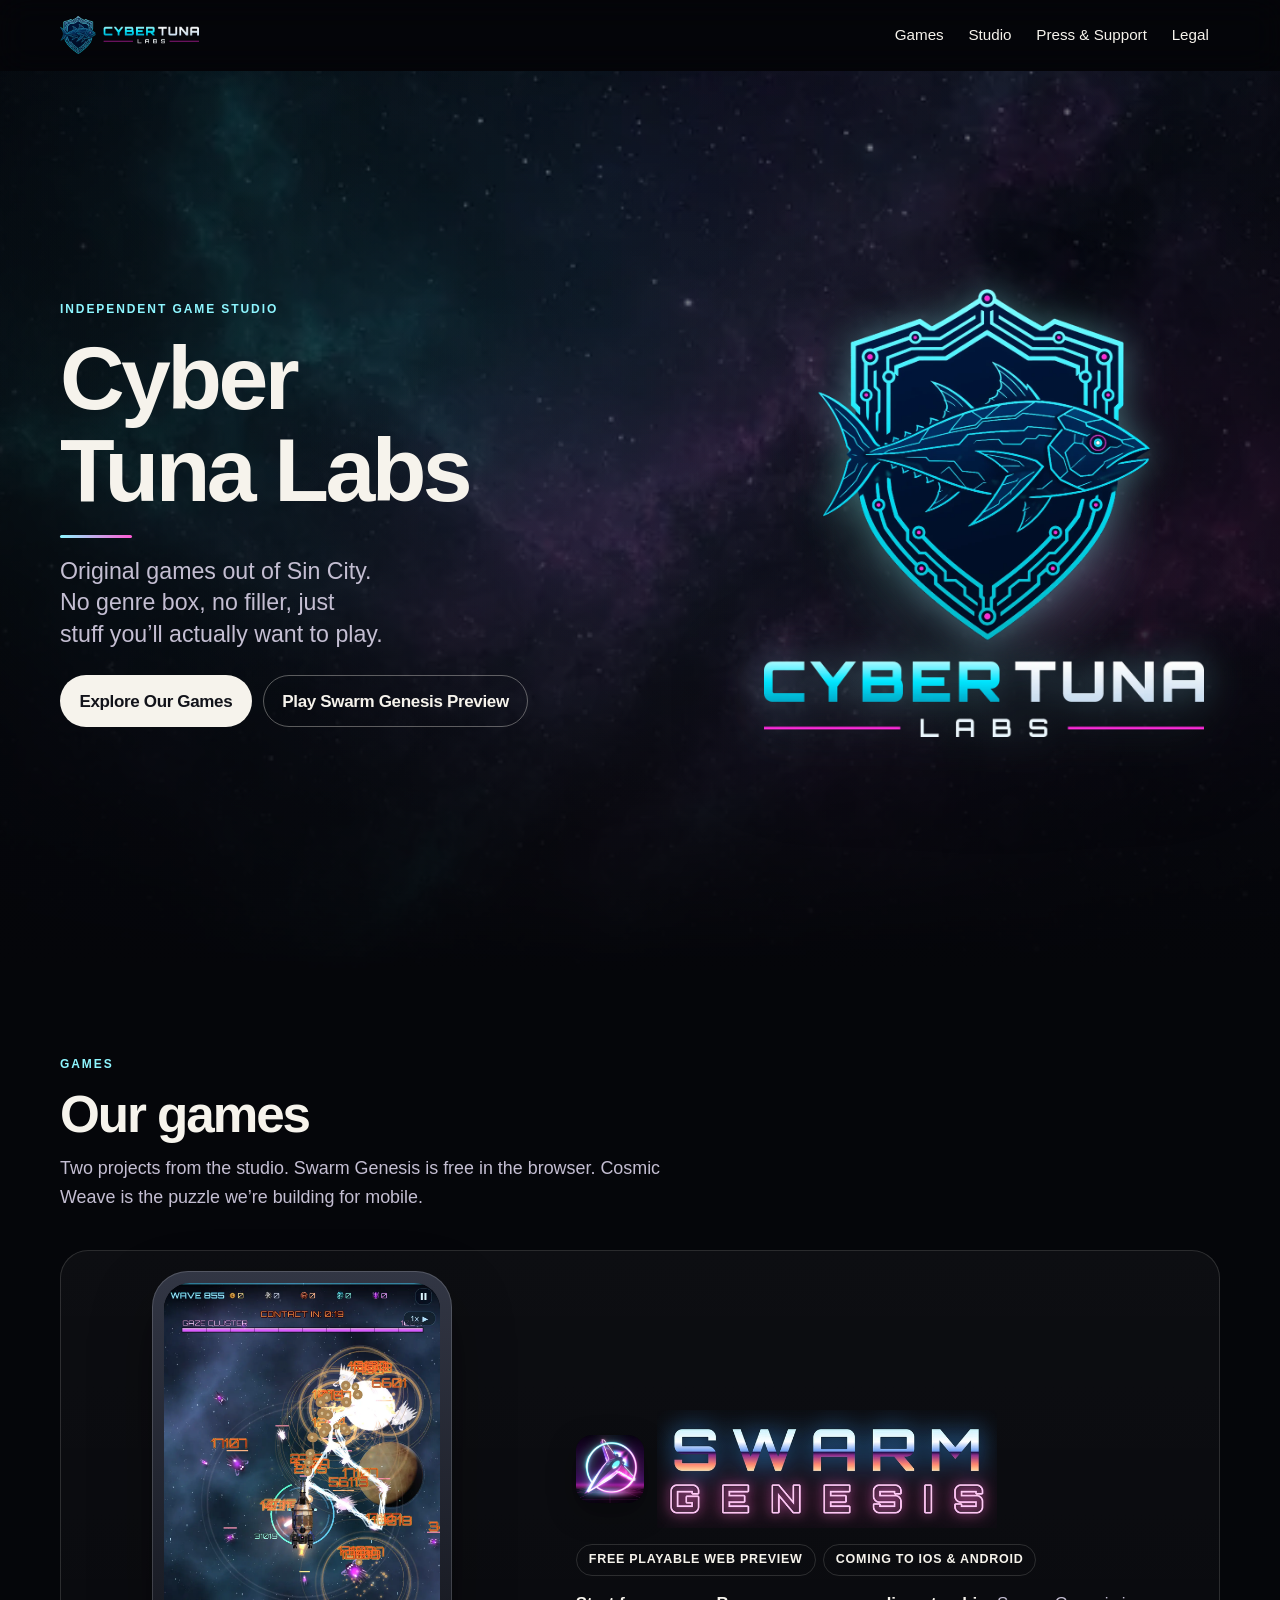
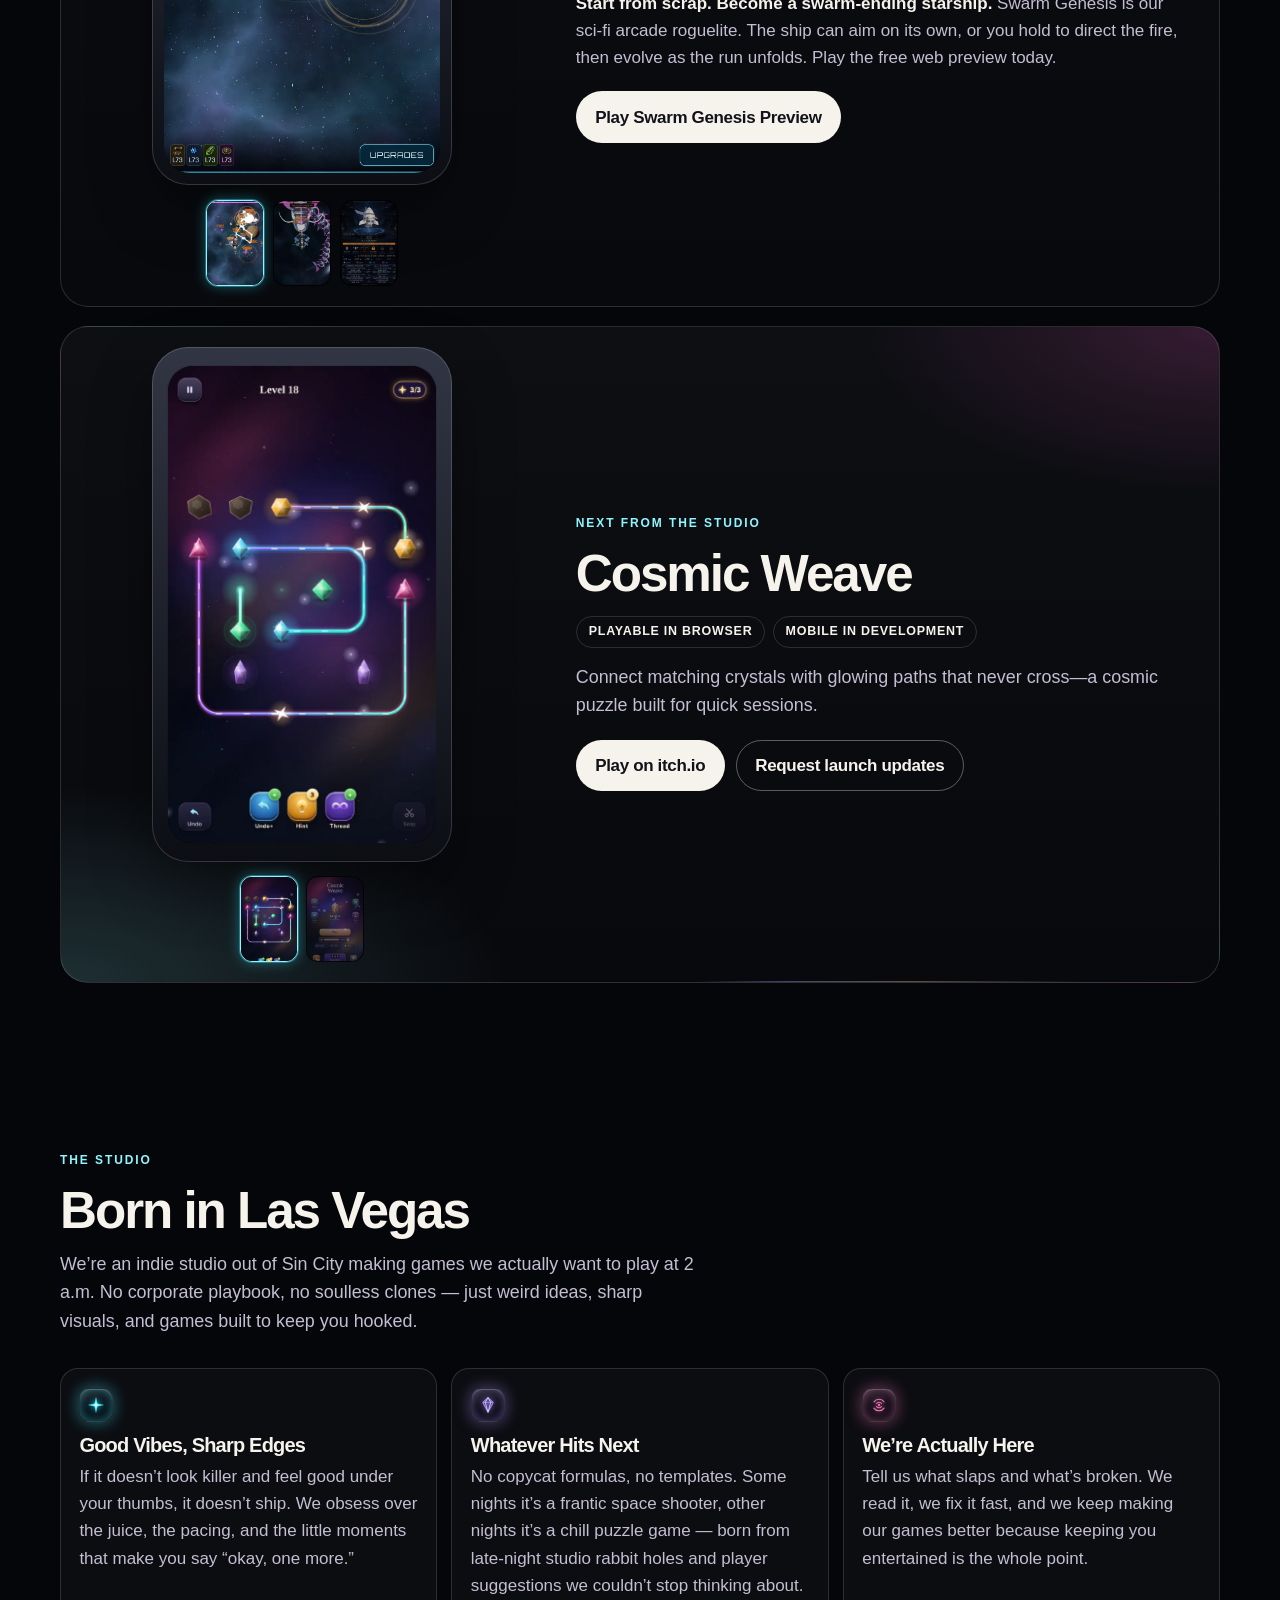
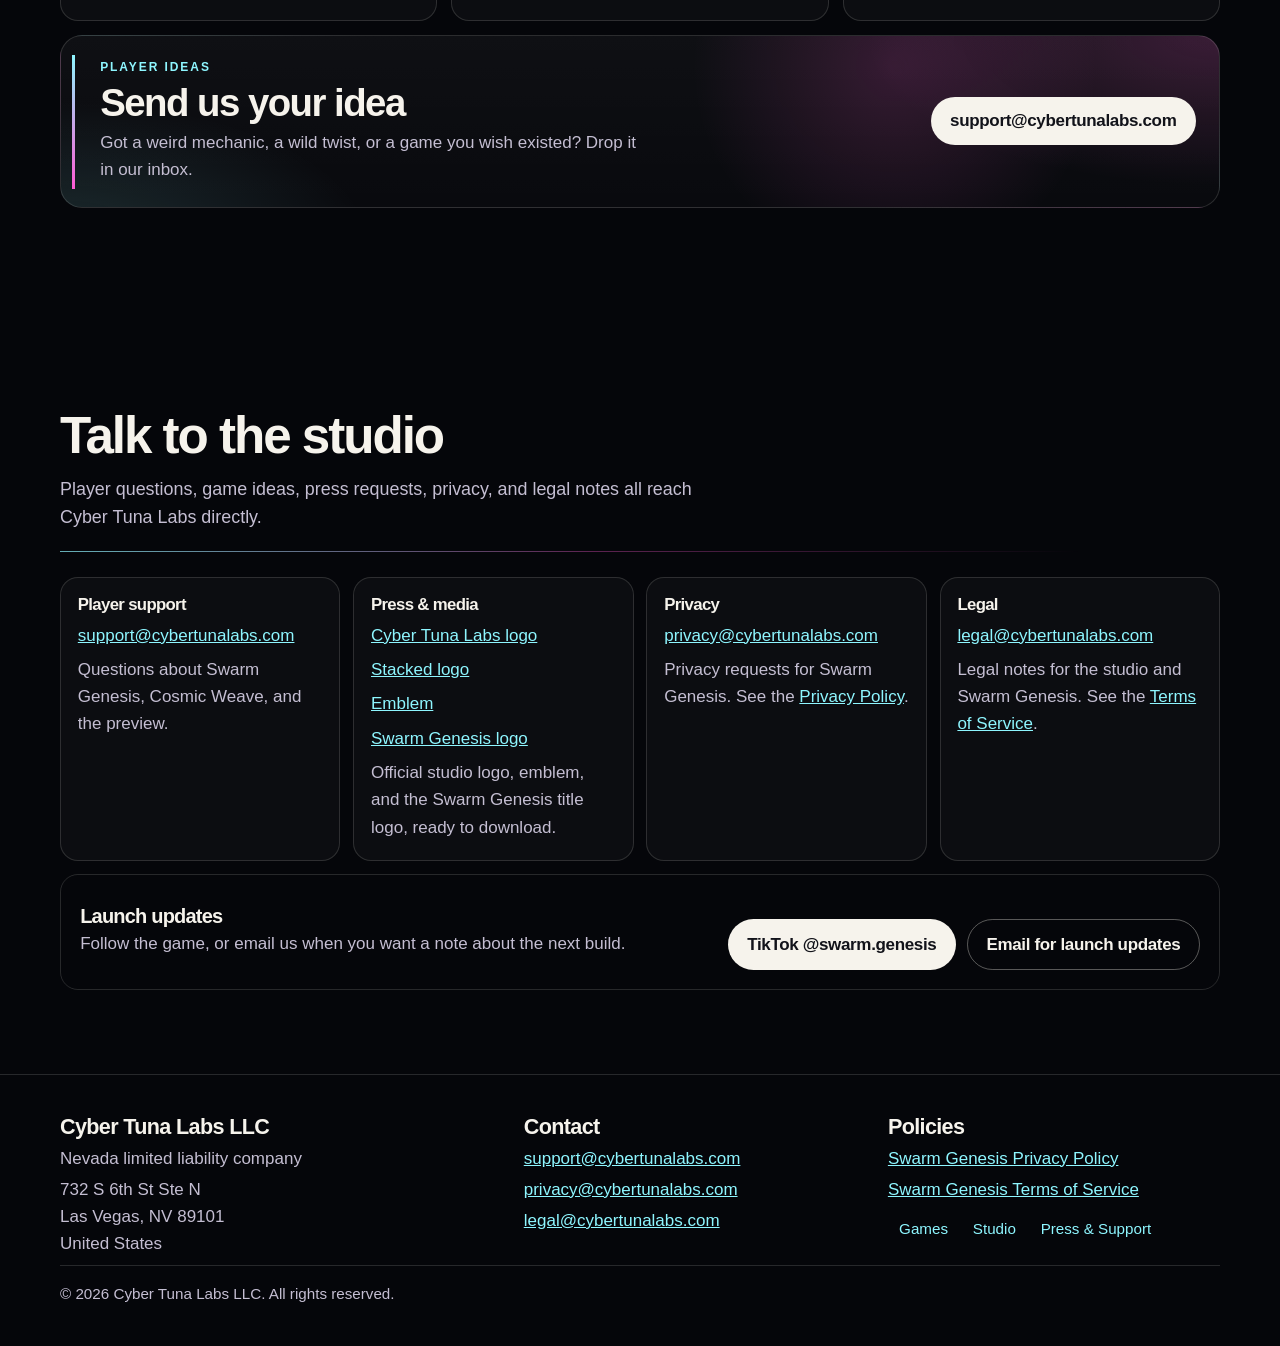
==== index.html @ 8fb76e8c "Refine the Cosmic Weave card lighting. Replace the broad aura with a 1px gold-and-amethyst rim that " ====
<!DOCTYPE html>
<html lang="en">
<head>
  <meta charset="utf-8">
  <meta name="viewport" content="width=device-width, initial-scale=1">
  <title>Cyber Tuna Labs — Original Games Out of Sin City</title>
  <meta name="description" content="Cyber Tuna Labs is an independent game studio out of Las Vegas building original games for desktop and mobile, including Swarm Genesis and Cosmic Weave.">
  <meta name="author" content="Cyber Tuna Labs LLC">
  <meta name="theme-color" content="#05060a">
  <meta name="format-detection" content="telephone=no">
  <meta name="robots" content="index, follow">
  <link rel="canonical" href="https://cybertunalabs.com/">
  <link rel="privacy-policy" href="https://cybertunalabs.com/swarm-genesis/privacy/">
  <meta property="og:title" content="Cyber Tuna Labs">
  <meta property="og:description" content="Original games out of Sin City. No genre box, no filler, just stuff you’ll actually want to play.">
  <meta property="og:type" content="website">
  <meta property="og:url" content="https://cybertunalabs.com/">
  <meta property="og:image" content="https://cybertunalabs.com/assets/brand/emblem.png">
  <meta property="og:locale" content="en_US">
  <meta name="twitter:card" content="summary_large_image">
  <meta name="twitter:title" content="Cyber Tuna Labs">
  <meta name="twitter:description" content="Original games out of Sin City. No genre box, no filler, just stuff you’ll actually want to play.">
  <meta name="twitter:image" content="https://cybertunalabs.com/assets/brand/emblem.png">
  <link rel="icon" href="/assets/brand/favicon-32.png" sizes="32x32" type="image/png">
  <link rel="icon" href="/assets/brand/favicon-192.png" sizes="192x192" type="image/png">
  <link rel="icon" href="/assets/brand/favicon-512.png" sizes="512x512" type="image/png">
  <link rel="apple-touch-icon" href="/assets/brand/favicon-192.png">
  <link rel="preload" as="image" href="/assets/hero/nebula.webp" type="image/webp">
  <link rel="preload" as="image" href="/assets/brand/logo-stacked.webp" type="image/webp">
  <link rel="stylesheet" href="/styles.css">
  <script type="application/ld+json">
  {
    "@context": "https://schema.org",
    "@graph": [
      {
        "@type": "Organization",
        "@id": "https://cybertunalabs.com/#organization",
        "name": "Cyber Tuna Labs LLC",
        "legalName": "Cyber Tuna Labs LLC",
        "url": "https://cybertunalabs.com/",
        "logo": "https://cybertunalabs.com/assets/press/ctl-emblem.png",
        "email": "support@cybertunalabs.com",
        "sameAs": ["https://www.tiktok.com/@swarm.genesis"],
        "address": {
          "@type": "PostalAddress",
          "streetAddress": "732 S 6th St Ste N",
          "addressLocality": "Las Vegas",
          "addressRegion": "NV",
          "postalCode": "89101",
          "addressCountry": "US"
        },
        "contactPoint": [
          { "@type": "ContactPoint", "email": "support@cybertunalabs.com", "contactType": "customer support" },
          { "@type": "ContactPoint", "email": "privacy@cybertunalabs.com", "contactType": "privacy" },
          { "@type": "ContactPoint", "email": "legal@cybertunalabs.com", "contactType": "legal" }
        ]
      },
      {
        "@type": "VideoGame",
        "name": "Swarm Genesis",
        "url": "https://cybertunalabs.itch.io/swarm-genesis",
        "image": "https://cybertunalabs.com/assets/swarm-genesis/gameplay-1.jpg",
        "genre": "Sci-fi arcade roguelite",
        "gamePlatform": ["Web browser", "iOS", "Android"],
        "creativeWorkStatus": "Free playable web preview",
        "description": "Sci-fi arcade roguelite from Cyber Tuna Labs. Free in the browser. Coming to iOS and Android.",
        "publisher": { "@id": "https://cybertunalabs.com/#organization" }
      },
      {
        "@type": "VideoGame",
        "name": "Cosmic Weave",
        "url": "https://cybertunalabs.itch.io/cosmic-weave",
        "image": "https://cybertunalabs.com/assets/cosmic-weave/home.jpg",
        "genre": "Puzzle",
        "gamePlatform": ["Web browser", "iOS", "Android"],
        "creativeWorkStatus": "Playable in browser; mobile in development",
        "description": "Connect matching crystals with glowing paths that never cross—a cosmic puzzle built for quick sessions.",
        "publisher": { "@id": "https://cybertunalabs.com/#organization" }
      }
    ]
  }
  </script>
</head>
<body>
  <div class="scroll-progress" aria-hidden="true"></div>
  <a class="skip" href="#main">Skip to content</a>
  <header class="site-header">
    <div class="wrap header-inner">
      <a class="logo" href="#top">
        <picture>
          <source type="image/webp" srcset="/assets/brand/logo-horizontal.webp">
          <img src="/assets/brand/logo-horizontal.png" width="418" height="114" alt="Cyber Tuna Labs">
        </picture>
      </a>
      <nav class="primary-nav" aria-label="Primary">
        <a href="#games">Games</a>
        <a href="#studio">Studio</a>
        <a href="#press">Press &amp; Support</a>
        <a href="#legal">Legal</a>
      </nav>
    </div>
  </header>

  <main id="main">
    <section class="hero" id="top" aria-labelledby="hero-title">
      <div class="hero-bg" role="img" aria-label="Starfield nebula">
        <div class="hero-drift hero-drift-far">
          <div class="hero-nebula" aria-hidden="true"></div>
        </div>
        <div class="hero-drift hero-drift-near">
          <div class="hero-aura" aria-hidden="true"></div>
        </div>
        <div class="hero-veil" aria-hidden="true"></div>
      </div>
      <div class="wrap hero-grid">
        <div class="hero-copy">
          <p class="kicker">Independent game studio</p>
          <h1 id="hero-title">Cyber Tuna Labs</h1>
          <hr class="rule">
          <p class="tagline"><span class="tagline-motion"><span class="tagline-line">Original games out of Sin City.</span><span class="tagline-line">No genre box, no filler, just stuff you’ll actually want to play.</span></span></p>
          <div class="actions">
            <a class="button" href="#games">Explore Our Games</a>
            <a class="button button-ghost" href="https://cybertunalabs.itch.io/swarm-genesis">Play Swarm Genesis Preview</a>
          </div>
        </div>
        <figure class="studio-mark">
          <div class="emblem-motion">
            <picture>
              <source type="image/webp" srcset="/assets/brand/logo-stacked.webp">
              <img src="/assets/brand/logo-stacked.png" width="1000" height="1019" alt="Cyber Tuna Labs" fetchpriority="high">
            </picture>
          </div>
        </figure>
      </div>
    </section>

    <section class="section" id="games" aria-labelledby="games-title">
      <div class="wrap">
        <p class="kicker">Games</p>
        <h2 id="games-title">Our games</h2>
        <p class="lede">Two projects from the studio. Swarm Genesis is free in the browser. Cosmic Weave is the puzzle we’re building for mobile.</p>

        <article class="feature" id="swarm-genesis">
          <div class="showcase-media" data-gallery>
            <figure class="device">
              <div class="device-float">
                <button type="button" class="device-hit" id="swarm-stage" aria-label="Enlarge Swarm Genesis screenshot">
                  <picture>
                    <source id="swarm-source" type="image/webp" srcset="/assets/swarm-genesis/gameplay-1-720.webp 720w, /assets/swarm-genesis/gameplay-1.webp 1080w" sizes="280px">
                    <img id="swarm-shot" src="/assets/swarm-genesis/gameplay-1.jpg" width="1080" height="1920" alt="Swarm Genesis gameplay: a starship fires into a cluster of enemies at wave 855">
                  </picture>
                </button>
              </div>
            </figure>
            <div class="thumbs" role="group" aria-label="Swarm Genesis screenshots">
              <button type="button" class="thumb is-active" aria-pressed="true" aria-label="Swarm combat screenshot"
                data-webp="/assets/swarm-genesis/gameplay-1.webp"
                data-jpg="/assets/swarm-genesis/gameplay-1.jpg"
                data-full="/assets/swarm-genesis/gameplay-1.webp"
                data-alt="Swarm Genesis gameplay: a starship fires into a cluster of enemies at wave 855">
                <img src="/assets/swarm-genesis/gameplay-1-720.webp" width="72" height="128" alt="">
              </button>
              <button type="button" class="thumb" aria-pressed="false" aria-label="Boss fight screenshot"
                data-webp="/assets/swarm-genesis/gameplay-2.webp"
                data-jpg="/assets/swarm-genesis/gameplay-2.jpg"
                data-full="/assets/swarm-genesis/gameplay-2.webp"
                data-alt="Swarm Genesis gameplay: the ship faces the Neon Leviathan boss at wave 1000">
                <img src="/assets/swarm-genesis/gameplay-2-720.webp" width="72" height="128" alt="">
              </button>
              <button type="button" class="thumb" aria-pressed="false" aria-label="Hangar screenshot"
                data-webp="/assets/swarm-genesis/hangar.webp"
                data-jpg="/assets/swarm-genesis/hangar.jpg"
                data-full="/assets/swarm-genesis/hangar.webp"
                data-alt="Swarm Genesis hangar: the ship on a launch pad before a run">
                <img src="/assets/swarm-genesis/hangar-720.webp" width="72" height="128" alt="">
              </button>
            </div>
          </div>
          <div class="feature-copy">
            <div class="game-title">
              <picture>
                <source type="image/webp" srcset="/assets/swarm-genesis/app-icon.webp">
                <img class="app-badge" src="/assets/swarm-genesis/app-icon.png" width="512" height="512" alt="">
              </picture>
              <picture>
                <source type="image/webp" srcset="/assets/swarm-genesis/logo.webp">
                <img class="game-logo" src="/assets/swarm-genesis/logo.png" width="629" height="217" alt="Swarm Genesis" loading="lazy">
              </picture>
            </div>
            <div class="pills">
              <span class="pill">Free Playable Web Preview</span>
              <span class="pill">Coming to iOS &amp; Android</span>
            </div>
            <p class="pitch"><strong>Start from scrap. Become a swarm-ending starship.</strong> Swarm Genesis is our sci-fi arcade roguelite. The ship can aim on its own, or you hold to direct the fire, then evolve as the run unfolds. Play the free web preview today.</p>
            <div class="actions">
              <a class="button" href="https://cybertunalabs.itch.io/swarm-genesis">Play Swarm Genesis Preview</a>
            </div>
          </div>
        </article>

        <article class="feature weave" id="cosmic-weave">
          <span class="weave-rim" aria-hidden="true"><span class="weave-rim-spin"></span></span>
          <div class="showcase-media" data-gallery>
            <div class="weave-backlight" aria-hidden="true"></div>
            <figure class="device">
              <div class="device-float">
                <button type="button" class="device-hit" aria-label="Enlarge Cosmic Weave screenshot">
                  <picture>
                    <source type="image/webp" srcset="/assets/cosmic-weave/gameplay-720.webp 720w, /assets/cosmic-weave/gameplay.webp 1080w" sizes="280px">
                    <img src="/assets/cosmic-weave/gameplay.jpg" width="1080" height="1920" alt="Cosmic Weave gameplay: level 18 with neon threads joining matching crystal nodes">
                  </picture>
                </button>
              </div>
            </figure>
            <div class="thumbs" role="group" aria-label="Cosmic Weave screenshots">
              <button type="button" class="thumb is-active" aria-pressed="true" aria-label="Gameplay screenshot"
                data-webp="/assets/cosmic-weave/gameplay.webp"
                data-jpg="/assets/cosmic-weave/gameplay.jpg"
                data-full="/assets/cosmic-weave/gameplay.webp"
                data-alt="Cosmic Weave gameplay: level 18 with neon threads joining matching crystal nodes">
                <img src="/assets/cosmic-weave/gameplay-720.webp" width="72" height="128" alt="">
              </button>
              <button type="button" class="thumb" aria-pressed="false" aria-label="Home screen screenshot"
                data-webp="/assets/cosmic-weave/home.webp"
                data-jpg="/assets/cosmic-weave/home.jpg"
                data-full="/assets/cosmic-weave/home.webp"
                data-alt="Cosmic Weave home screen: level 1 with a play button and the crystal garden">
                <img src="/assets/cosmic-weave/home-720.webp" width="72" height="128" alt="">
              </button>
            </div>
          </div>
          <div class="feature-copy">
            <p class="kicker">Next from the studio</p>
            <h3>Cosmic Weave</h3>
            <div class="pills">
              <span class="pill">Playable in browser</span>
              <span class="pill">Mobile in development</span>
            </div>
            <p class="pitch">Connect matching crystals with glowing paths that never cross—a cosmic puzzle built for quick sessions.</p>
            <div class="actions">
              <a class="button" href="https://cybertunalabs.itch.io/cosmic-weave" target="_blank" rel="noopener noreferrer">Play on itch.io</a>
              <a class="button button-ghost" href="mailto:support@cybertunalabs.com?subject=Cyber%20Tuna%20Labs%20Launch%20Updates">Request launch updates</a>
            </div>
          </div>
        </article>
      </div>
    </section>

    <section class="section" id="studio" aria-labelledby="studio-title">
      <div class="wrap">
        <p class="kicker">The studio</p>
        <h2 id="studio-title">Born in Las Vegas</h2>
        <p class="lede">We’re an indie studio out of Sin City making games we actually want to play at 2 a.m. No corporate playbook, no soulless clones — just weird ideas, sharp visuals, and games built to keep you hooked.</p>
        <div class="pillars">
          <article class="pillar">
            <span class="mark mark-spark" aria-hidden="true">
              <svg viewBox="0 0 24 24" focusable="false">
                <path fill="#38e8ff" d="M12 1.15 14.05 9.95 22.85 12 14.05 14.05 12 22.85 9.95 14.05 1.15 12 9.95 9.95Z"/>
                <path fill="#f3fdff" d="M12 7.35 13.15 10.85 16.65 12 13.15 13.15 12 16.65 10.85 13.15 7.35 12 10.85 10.85Z"/>
              </svg>
            </span>
            <h3>Good Vibes, Sharp Edges</h3>
            <p>If it doesn’t look killer and feel good under your thumbs, it doesn’t ship. We obsess over the juice, the pacing, and the little moments that make you say “okay, one more.”</p>
          </article>
          <article class="pillar">
            <span class="mark mark-prism" aria-hidden="true">
              <svg viewBox="0 0 24 24" fill="none" focusable="false">
                <path fill="#a78bfa" fill-opacity=".2" d="M12 2.2 18.85 8.55 12 21.7 5.15 8.55Z"/>
                <path stroke="#a78bfa" stroke-width="1.35" stroke-linejoin="round" d="M12 2.2 18.85 8.55 12 21.7 5.15 8.55Z"/>
                <path stroke="#a78bfa" stroke-width="1.2" d="M5.15 8.55h13.7"/>
                <path stroke="#ddd6fe" stroke-width="1.15" stroke-linejoin="round" d="M12 2.2 8.35 8.55 12 21.7 15.65 8.55Z"/>
              </svg>
            </span>
            <h3>Whatever Hits Next</h3>
            <p>No copycat formulas, no templates. Some nights it’s a frantic space shooter, other nights it’s a chill puzzle game — born from late-night studio rabbit holes and player suggestions we couldn’t stop thinking about.</p>
          </article>
          <article class="pillar">
            <span class="mark mark-signal" aria-hidden="true">
              <svg viewBox="0 0 24 24" fill="none" focusable="false">
                <circle cx="12" cy="12" r="1.55" fill="#f472b6"/>
                <path stroke="#f472b6" stroke-width="1.45" stroke-linecap="round" d="M8.55 10.05a4.2 4.2 0 0 1 6.9 0"/>
                <path stroke="#f472b6" stroke-width="1.45" stroke-linecap="round" d="M8.55 13.95a4.2 4.2 0 0 0 6.9 0"/>
                <path stroke="#f472b6" stroke-width="1.45" stroke-linecap="round" d="M5.25 7.85a8.15 8.15 0 0 1 13.5 0"/>
                <path stroke="#f472b6" stroke-width="1.45" stroke-linecap="round" d="M5.25 16.15a8.15 8.15 0 0 0 13.5 0"/>
              </svg>
            </span>
            <h3>We’re Actually Here</h3>
            <p>Tell us what slaps and what’s broken. We read it, we fix it fast, and we keep making our games better because keeping you entertained is the whole point.</p>
          </article>
        </div>
        <aside class="idea-band" aria-label="Player ideas">
          <span class="idea-sweep" aria-hidden="true"></span>
          <div class="idea-copy">
            <p class="kicker">Player Ideas</p>
            <h3>Send us your idea</h3>
            <p>Got a weird mechanic, a wild twist, or a game you wish existed? Drop it in our inbox.</p>
          </div>
          <a class="button idea-mail" href="mailto:support@cybertunalabs.com?subject=Game%20Idea%20for%20Cyber%20Tuna%20Labs"><span>support@<wbr>cybertunalabs.com</span></a>
        </aside>
      </div>
    </section>

    <section class="section" id="press" aria-labelledby="press-title">
      <div class="wrap">
        <p class="kicker">Press &amp; support</p>
        <h2 id="press-title">Talk to the studio</h2>
        <p class="lede">Player questions, game ideas, press requests, privacy, and legal notes all reach Cyber Tuna Labs directly.</p>
        <div class="press-rule" aria-hidden="true"></div>
        <div class="cards">
          <article class="card">
            <h3>Player support</h3>
            <p><a href="mailto:support@cybertunalabs.com">support@cybertunalabs.com</a></p>
            <p>Questions about Swarm Genesis, Cosmic Weave, and the preview.</p>
          </article>
          <article class="card">
            <h3>Press &amp; media</h3>
            <p><a href="/assets/press/ctl-logo-horizontal.png" download>Cyber Tuna Labs logo</a></p>
            <p><a href="/assets/press/ctl-logo-stacked.png" download>Stacked logo</a></p>
            <p><a href="/assets/press/ctl-emblem.png" download>Emblem</a></p>
            <p><a href="/assets/press/swarm-genesis-logo.png" download>Swarm Genesis logo</a></p>
            <p>Official studio logo, emblem, and the Swarm Genesis title logo, ready to download.</p>
          </article>
          <article class="card">
            <h3>Privacy</h3>
            <p><a href="mailto:privacy@cybertunalabs.com?subject=Swarm%20Genesis%20Privacy">privacy@cybertunalabs.com</a></p>
            <p>Privacy requests for Swarm Genesis. See the <a href="/swarm-genesis/privacy/">Privacy Policy</a>.</p>
          </article>
          <article class="card">
            <h3>Legal</h3>
            <p><a href="mailto:legal@cybertunalabs.com?subject=Swarm%20Genesis%20Terms">legal@cybertunalabs.com</a></p>
            <p>Legal notes for the studio and Swarm Genesis. See the <a href="/swarm-genesis/terms/">Terms of Service</a>.</p>
          </article>
        </div>
        <div class="launch">
          <div>
            <h3>Launch updates</h3>
            <p>Follow the game, or email us when you want a note about the next build.</p>
          </div>
          <div class="actions">
            <a class="button" href="https://www.tiktok.com/@swarm.genesis">TikTok @swarm.genesis</a>
            <a class="button button-ghost" href="mailto:support@cybertunalabs.com?subject=Cyber%20Tuna%20Labs%20Launch%20Updates">Email for launch updates</a>
          </div>
        </div>
      </div>
    </section>
  </main>

  <footer class="site-footer" id="legal">
    <div class="wrap">
      <div class="footer-grid">
        <div>
          <h2>Cyber Tuna Labs LLC</h2>
          <p>Nevada limited liability company</p>
          <p>732 S 6th St Ste N<br>Las Vegas, NV 89101<br>United States</p>
        </div>
        <div>
          <h2>Contact</h2>
          <p><a href="mailto:support@cybertunalabs.com">support@cybertunalabs.com</a></p>
          <p><a href="mailto:privacy@cybertunalabs.com">privacy@cybertunalabs.com</a></p>
          <p><a href="mailto:legal@cybertunalabs.com">legal@cybertunalabs.com</a></p>
        </div>
        <div>
          <h2>Policies</h2>
          <p><a href="/swarm-genesis/privacy/">Swarm Genesis Privacy Policy</a></p>
          <p><a href="/swarm-genesis/terms/">Swarm Genesis Terms of Service</a></p>
          <nav class="footer-links" aria-label="Footer">
            <a href="#games">Games</a>
            <a href="#studio">Studio</a>
            <a href="#press">Press &amp; Support</a>
          </nav>
        </div>
      </div>
      <p class="copyright">© 2026 Cyber Tuna Labs LLC. All rights reserved.</p>
    </div>
  </footer>

  <dialog id="lightbox" aria-label="Screenshot">
    <div class="lightbox-frame">
      <button type="button" class="lightbox-close" data-close>Close</button>
      <button type="button" class="lightbox-nav prev" data-prev aria-label="Previous screenshot">‹</button>
      <img id="lightbox-img" src="/assets/swarm-genesis/gameplay-1.webp" alt="Swarm Genesis gameplay: a starship fires into a cluster of enemies at wave 855">
      <button type="button" class="lightbox-nav next" data-next aria-label="Next screenshot">›</button>
    </div>
    <p class="lightbox-caption" id="lightbox-caption"></p>
  </dialog>
  <script src="/site.js"></script>
</body>
</html>
---- styles.css ----
:root {
  --bg: #05060a;
  --bg-raised: rgba(12, 14, 22, 0.78);
  --text: #f6f3ec;
  --muted: #c4bed2;
  --line: rgba(246, 243, 236, 0.14);
  --cyan: #8ef6ff;
  --magenta: #ff5ad4;
  --header: 5.5rem;
  color-scheme: dark;
}

*,
*::before,
*::after { box-sizing: border-box; }

html { scroll-behavior: smooth; }

body {
  margin: 0;
  background: var(--bg);
  color: var(--text);
  font-family: -apple-system, BlinkMacSystemFont, "Segoe UI", "Helvetica Neue", Helvetica, Arial, sans-serif;
  font-size: 1.0625rem;
  line-height: 1.6;
  text-rendering: optimizeLegibility;
  -webkit-font-smoothing: antialiased;
}

[id] { scroll-margin-top: var(--header); }

img { max-width: 100%; height: auto; }

:focus { outline: none; }
:focus-visible {
  outline: 2px solid var(--cyan);
  outline-offset: 3px;
}

::selection { background: var(--magenta); color: #1a0614; }

.skip {
  position: absolute;
  left: 0.75rem;
  top: -4rem;
  z-index: 50;
  padding: 0.55rem 0.8rem;
  border-radius: 8px;
  background: var(--text);
  color: #111;
  font-weight: 700;
  text-decoration: none;
}
.skip:focus { top: 0.75rem; }

.wrap {
  width: min(1160px, calc(100% - 2.5rem));
  margin-inline: auto;
}

.scroll-progress {
  position: fixed;
  inset: 0 0 auto 0;
  z-index: 40;
  height: 2px;
  transform: scaleX(0);
  transform-origin: 0 50%;
  background: linear-gradient(90deg, #38e8ff, #a78bfa 52%, #f472b6);
  pointer-events: none;
}
.site-header {
  position: sticky;
  top: 0;
  z-index: 20;
  border-bottom: 1px solid transparent;
  background: rgba(5, 6, 10, 0.28);
  backdrop-filter: blur(16px);
  transition: background 0.35s ease, border-color 0.35s ease, box-shadow 0.35s ease;
}
.site-header.is-scrolled {
  background: rgba(5, 6, 10, 0.82);
  border-bottom-color: var(--line);
  box-shadow: 0 16px 22px -22px rgba(0, 0, 0, 0.9);
}
.header-inner {
  display: flex;
  align-items: center;
  justify-content: space-between;
  gap: 1rem;
  min-height: 4.4rem;
  flex-wrap: wrap;
}
.logo {
  display: inline-flex;
  align-items: center;
  line-height: 0;
  text-decoration: none;
}
.logo img {
  height: 38px;
  width: auto;
  display: block;
}
.primary-nav,
.footer-links {
  display: flex;
  flex-wrap: wrap;
  align-items: center;
  gap: 0.15rem;
}
.primary-nav a,
.footer-links a {
  color: var(--text);
  text-decoration: none;
  padding: 0.5rem 0.7rem;
  border-radius: 999px;
  font-size: 0.95rem;
}
.primary-nav a:hover,
.footer-links a:hover { background: rgba(255, 255, 255, 0.06); }

.hero {
  position: relative;
  isolation: isolate;
  min-height: 100svh;
  display: flex;
  align-items: center;
  padding: 2.5rem 0 3.5rem;
}
.hero-bg {
  position: absolute;
  inset: 0;
  z-index: -1;
  overflow: hidden;
  background-color: #05060a;
}
.hero-drift,
.hero-nebula,
.hero-veil,
.hero-aura {
  position: absolute;
  inset: 0;
}
.hero-drift {
  inset: -18%;
  pointer-events: none;
}
.hero-nebula {
  background-image: url("/assets/hero/nebula.jpg");
  background-size: cover;
  background-position: center;
  animation: nebula-drift 28s ease-in-out infinite alternate;
}
.hero-veil {
  background-image:
    linear-gradient(180deg, rgba(5, 6, 10, 0.2) 0%, rgba(5, 6, 10, 0.55) 58%, #05060a 100%),
    linear-gradient(90deg, rgba(5, 6, 10, 0.78), rgba(5, 6, 10, 0.18) 48%, rgba(5, 6, 10, 0.55));
}
.hero-aura {
  background:
    radial-gradient(ellipse at 26% 40%, rgba(56, 232, 255, 0.18), transparent 46%),
    radial-gradient(ellipse at 74% 58%, rgba(167, 139, 250, 0.16), transparent 44%),
    radial-gradient(ellipse at 48% 82%, rgba(244, 114, 182, 0.12), transparent 42%);
  animation: aura-drift 18s ease-in-out infinite alternate;
  pointer-events: none;
}
@supports (background-image: image-set(url("/assets/hero/nebula.webp") type("image/webp"))) {
  .hero-nebula {
    background-image: image-set(
      url("/assets/hero/nebula.webp") type("image/webp"),
      url("/assets/hero/nebula.jpg") type("image/jpeg")
    );
  }
}
@keyframes nebula-drift {
  from { transform: translate3d(-1.4%, -1%, 0) scale(1.02); }
  to { transform: translate3d(1.5%, 1.1%, 0) scale(1.07); }
}
@keyframes aura-drift {
  from { transform: translate3d(-2%, 1.2%, 0) scale(1); opacity: 0.72; }
  to { transform: translate3d(2.2%, -1.4%, 0) scale(1.08); opacity: 1; }
}
@keyframes rise {
  from { opacity: 0; transform: translateY(16px); }
  to { opacity: 1; transform: translateY(0); }
}
.hero-copy > * {
  animation: rise 0.9s cubic-bezier(0.22, 1, 0.36, 1) backwards;
}
.hero-copy > *:nth-child(1) { animation-delay: 0.04s; }
.hero-copy > *:nth-child(2) { animation-delay: 0.12s; }
.hero-copy > *:nth-child(3) { animation-delay: 0.2s; }
.hero-copy > *:nth-child(4) { animation-delay: 0.28s; }
.hero-copy > *:nth-child(5) { animation-delay: 0.36s; }
.studio-mark {
  animation: rise 1.05s cubic-bezier(0.22, 1, 0.36, 1) 0.16s backwards;
}
.hero-grid {
  display: grid;
  grid-template-columns: minmax(0, 1.15fr) minmax(280px, 0.85fr);
  gap: 3rem;
  align-items: center;
}
.hero-copy,
.feature-copy,
.showcase-media,
.idea-copy { min-width: 0; }
.kicker {
  margin: 0 0 0.9rem;
  color: var(--cyan);
  font-size: 0.75rem;
  font-weight: 700;
  letter-spacing: 0.16em;
  text-transform: uppercase;
}
h1, h2, h3 { text-wrap: balance; letter-spacing: -0.04em; line-height: 1.02; }
h1 {
  margin: 0;
  font-size: clamp(3.3rem, 7vw, 6.4rem);
  font-weight: 760;
}
.rule {
  width: 4.5rem;
  height: 3px;
  margin: 1.15rem 0 0;
  border: 0;
  border-radius: 99px;
  background: linear-gradient(90deg, var(--cyan), var(--magenta));
}
.tagline {
  max-width: 22em;
  margin: 1.15rem 0 0;
  color: var(--muted);
  font-size: clamp(1.15rem, 2vw, 1.45rem);
  line-height: 1.35;
  text-wrap: balance;
}
.tagline-motion,
.tagline-line {
  display: block;
  text-wrap: balance;
}
.actions { display: flex; flex-wrap: wrap; gap: 0.7rem; margin-top: 1.6rem; }
.button {
  position: relative;
  isolation: isolate;
  overflow: hidden;
  display: inline-flex;
  align-items: center;
  justify-content: center;
  min-height: 48px;
  padding: 0.7rem 1.15rem;
  border-radius: 999px;
  border: 1px solid transparent;
  background: var(--text);
  color: #12131a;
  font: inherit;
  font-weight: 720;
  letter-spacing: -0.02em;
  text-decoration: none;
  transition: transform 0.2s cubic-bezier(0.22, 1, 0.36, 1), background 0.2s ease, border-color 0.2s ease, box-shadow 0.2s ease;
}
.button::after {
  content: "";
  position: absolute;
  inset: 0;
  z-index: 1;
  background: linear-gradient(105deg, transparent 36%, rgba(255, 255, 255, 0.62) 50%, transparent 64%);
  transform: translateX(-130%);
  transition: transform 0.65s cubic-bezier(0.22, 1, 0.36, 1);
  pointer-events: none;
}
.button:hover { background: #fff; }
.button:active { transform: scale(0.98); }
.button-ghost {
  background: transparent;
  color: var(--text);
  border-color: rgba(246, 243, 236, 0.35);
}
.button-ghost::after {
  background: linear-gradient(105deg, transparent 36%, rgba(142, 246, 255, 0.34) 50%, transparent 64%);
}
.button-ghost:hover { background: rgba(255, 255, 255, 0.06); }
.studio-mark {
  position: relative;
  margin: 0;
  display: grid;
  place-items: center;
  min-height: 320px;
}
.emblem-motion {
  position: relative;
  display: grid;
  place-items: center;
  width: min(440px, 100%);
}
.emblem-motion::before,
.emblem-motion::after {
  content: "";
  position: absolute;
  border-radius: 50%;
  pointer-events: none;
  z-index: 0;
}
.emblem-motion::before {
  width: 86%;
  height: 78%;
  background: radial-gradient(circle, rgba(142, 246, 255, 0.34), rgba(142, 246, 255, 0) 68%);
  filter: blur(10px);
  animation: aura-breathe 7.5s ease-in-out infinite alternate;
}
.emblem-motion::after {
  width: 58%;
  height: 52%;
  transform: translate(16%, 14%);
  background: radial-gradient(circle, rgba(255, 90, 212, 0.28), rgba(255, 90, 212, 0) 70%);
  filter: blur(16px);
  animation: aura-breathe-shift 9s ease-in-out infinite alternate;
}
@keyframes aura-breathe {
  from { transform: scale(0.96); opacity: 0.72; }
  to { transform: scale(1.08); opacity: 1; }
}
@keyframes aura-breathe-shift {
  from { transform: translate(16%, 14%) scale(0.94); opacity: 0.66; }
  to { transform: translate(11%, 9%) scale(1.1); opacity: 1; }
}
.studio-mark img {
  position: relative;
  z-index: 1;
  display: block;
  width: 100%;
  height: auto;
  filter:
    drop-shadow(0 0 18px rgba(142, 246, 255, 0.38))
    drop-shadow(0 22px 42px rgba(0, 0, 0, 0.5));
}

.section { padding: 5.25rem 0; }
.section h2 {
  margin: 0 0 0.8rem;
  font-size: clamp(2.1rem, 4vw, 3.4rem);
  font-weight: 740;
}
.lede {
  max-width: 40rem;
  margin: 0;
  color: var(--muted);
  font-size: 1.12rem;
  text-wrap: pretty;
}

.feature {
  --mx: 50%;
  --my: 42%;
  --glow: rgba(142, 246, 255, 0.16);
  --edge: rgba(142, 246, 255, 0.5);
  position: relative;
  display: grid;
  grid-template-columns: minmax(260px, 0.82fr) minmax(0, 1.18fr);
  gap: 2.5rem;
  align-items: center;
  margin-top: 2.4rem;
  padding: 1.25rem;
  border: 1px solid var(--line);
  border-radius: 28px;
  background: linear-gradient(180deg, rgba(255, 255, 255, 0.035), rgba(255, 255, 255, 0.015));
  transition: transform 0.45s cubic-bezier(0.22, 1, 0.36, 1), border-color 0.35s ease, box-shadow 0.35s ease;
}
.feature-copy { padding: 0.6rem 0.8rem 0.8rem; }
.game-title {
  display: flex;
  align-items: center;
  flex-wrap: wrap;
  gap: 0.85rem;
}
.game-title picture:last-child { min-width: 0; flex: 1 1 180px; }
.app-badge {
  width: 68px;
  height: 68px;
  flex: none;
  border-radius: 16px;
  display: block;
  box-shadow: 0 10px 28px rgba(0, 0, 0, 0.4);
}
.game-logo { width: min(100%, 340px); height: auto; display: block; }
.pills { display: flex; flex-wrap: wrap; gap: 0.45rem; margin: 1rem 0 0.9rem; }
.pill {
  display: inline-flex;
  align-items: center;
  min-height: 32px;
  padding: 0.2rem 0.75rem;
  border-radius: 999px;
  border: 1px solid var(--line);
  color: var(--text);
  font-size: 0.78rem;
  font-weight: 700;
  letter-spacing: 0.06em;
  text-transform: uppercase;
}
.pitch { margin: 0; max-width: 42rem; color: var(--muted); text-wrap: pretty; }
.pitch strong { color: var(--text); font-weight: 680; }
.feature .actions { margin-top: 1.25rem; }

.device {
  width: min(300px, 100%);
  margin: 0 auto;
  padding: 12px;
  border-radius: 36px;
  background: linear-gradient(180deg, #323644, #0c0e14);
  box-shadow: 0 24px 60px rgba(0, 0, 0, 0.4), inset 0 0 0 1px rgba(255, 255, 255, 0.16);
}
.device-float {
  border-radius: inherit;
}
.device-hit {
  display: block;
  width: 100%;
  padding: 0;
  border: 0;
  border-radius: 26px;
  overflow: hidden;
  background: #000;
  cursor: zoom-in;
}
.device-hit img { display: block; width: 100%; height: auto; }
.thumbs {
  display: flex;
  justify-content: center;
  gap: 0.55rem;
  margin-top: 0.9rem;
}
.thumb {
  width: 58px;
  padding: 0;
  border-radius: 12px;
  border: 1px solid transparent;
  overflow: hidden;
  background: #000;
  cursor: pointer;
  opacity: 0.72;
  transition: transform 0.2s cubic-bezier(0.22, 1, 0.36, 1), opacity 0.2s ease, border-color 0.2s ease, box-shadow 0.2s ease;
}
.thumb img { display: block; width: 100%; height: 84px; object-fit: cover; }
.thumb.is-active,
.thumb:hover { opacity: 1; border-color: var(--cyan); }
.thumb:active { transform: scale(0.96); }
.thumb.is-active {
  box-shadow: 0 0 0 1px rgba(56, 232, 255, 0.35), 0 0 14px rgba(56, 232, 255, 0.38);
}

.weave {
  --glow: rgba(255, 90, 212, 0.18);
  --edge: rgba(255, 90, 212, 0.48);
  margin-top: 1.2rem;
  background:
    radial-gradient(640px 280px at 0% 100%, rgba(142, 246, 255, 0.16), transparent 70%),
    radial-gradient(520px 240px at 100% 0%, rgba(255, 90, 212, 0.16), transparent 68%),
    linear-gradient(180deg, rgba(255, 255, 255, 0.04), rgba(255, 255, 255, 0.015));
}
.weave h3 {
  margin: 0;
  font-size: clamp(2.2rem, 4vw, 3.4rem);
  font-weight: 760;
}
.weave .pitch { margin-top: 0.2rem; font-size: 1.12rem; }

.pillars {
  display: grid;
  grid-template-columns: repeat(3, minmax(0, 1fr));
  gap: 0.9rem;
  margin-top: 2rem;
  overflow-x: clip;
}
.pillar {
  --mx: 50%;
  --my: 28%;
  --glow: rgba(56, 232, 255, 0.2);
  --edge: rgba(56, 232, 255, 0.55);
  position: relative;
  padding: 1.2rem 1.15rem 1.3rem;
  border-radius: 18px;
  border: 1px solid var(--line);
  background: rgba(255, 255, 255, 0.03);
  transition: transform 0.45s cubic-bezier(0.22, 1, 0.36, 1), border-color 0.35s ease, box-shadow 0.35s ease;
}
.pillar:nth-child(2) {
  --glow: rgba(167, 139, 250, 0.22);
  --edge: rgba(167, 139, 250, 0.55);
}
.pillar:nth-child(3) {
  --glow: rgba(244, 114, 182, 0.2);
  --edge: rgba(244, 114, 182, 0.55);
}
.mark {
  position: relative;
  display: grid;
  place-items: center;
  width: 34px;
  height: 34px;
  margin: 0 0 0.85rem;
  border-radius: 11px;
  background: linear-gradient(165deg, rgba(255, 255, 255, 0.1), rgba(10, 12, 20, 0.72) 46%, rgba(6, 8, 14, 0.92));
  border: 1px solid rgba(255, 255, 255, 0.14);
  box-shadow:
    inset 0 1px 0 rgba(255, 255, 255, 0.18),
    inset 0 0 12px var(--mark-glow),
    0 0 16px var(--mark-glow);
}
.mark svg {
  width: 18px;
  height: 18px;
  display: block;
}
.mark-spark {
  --mark-glow: rgba(56, 232, 255, 0.45);
}
.mark-spark svg { filter: drop-shadow(0 0 3px rgba(56, 232, 255, 0.9)); }
.mark-prism {
  --mark-glow: rgba(167, 139, 250, 0.45);
}
.mark-prism svg { filter: drop-shadow(0 0 3px rgba(167, 139, 250, 0.9)); }
.mark-signal {
  --mark-glow: rgba(244, 114, 182, 0.45);
}
.mark-signal svg { filter: drop-shadow(0 0 3px rgba(244, 114, 182, 0.9)); }
.pillar h3 { margin: 0 0 0.45rem; font-size: 1.25rem; }
.pillar p { margin: 0; color: var(--muted); }

.idea-band {
  --mx: 72%;
  --my: 18%;
  --glow: rgba(255, 90, 212, 0.2);
  --edge: rgba(255, 90, 212, 0.5);
  margin-top: 0.9rem;
  display: flex;
  flex-wrap: wrap;
  align-items: center;
  justify-content: space-between;
  gap: 1.15rem 2.25rem;
  padding: 1.4rem 1.45rem 1.5rem 1.6rem;
  border-radius: 22px;
  border: 1px solid var(--line);
  background:
    linear-gradient(var(--cyan), var(--magenta)) 0.7rem center / 3px calc(100% - 2.3rem) no-repeat,
    radial-gradient(520px 220px at 100% 0%, rgba(255, 90, 212, 0.18), transparent 68%),
    radial-gradient(440px 200px at 0% 120%, rgba(142, 246, 255, 0.14), transparent 70%),
    linear-gradient(180deg, rgba(255, 255, 255, 0.045), rgba(255, 255, 255, 0.02));
  position: relative;
  transition: transform 0.45s cubic-bezier(0.22, 1, 0.36, 1), border-color 0.35s ease, box-shadow 0.35s ease;
}
.idea-copy {
  flex: 1 1 18rem;
  min-width: 0;
  padding-left: 0.85rem;
}
.idea-band .kicker { margin: 0 0 0.35rem; }
.idea-band h3 {
  margin: 0;
  font-size: clamp(1.85rem, 3vw, 2.45rem);
  font-weight: 740;
}
.idea-copy p:not(.kicker) {
  margin: 0.4rem 0 0;
  max-width: 34rem;
  color: var(--muted);
}
.idea-mail {
  flex: 0 1 auto;
  max-width: 100%;
  min-width: 0;
  text-align: center;
  line-height: 1.25;
}
.idea-mail span {
  min-width: 0;
  overflow-wrap: anywhere;
}

.cards {
  display: grid;
  grid-template-columns: repeat(4, minmax(0, 1fr));
  gap: 0.8rem;
  margin-top: 1.6rem;
}
.card {
  --mx: 50%;
  --my: 16%;
  --glow: rgba(142, 246, 255, 0.16);
  --edge: rgba(142, 246, 255, 0.48);
  position: relative;
  padding: 1.1rem 1.05rem 1.2rem;
  border-radius: 18px;
  border: 1px solid var(--line);
  background: rgba(255, 255, 255, 0.03);
  transition: transform 0.45s cubic-bezier(0.22, 1, 0.36, 1), border-color 0.35s ease, box-shadow 0.35s ease;
}
.card h3 { margin: 0 0 0.55rem; font-size: 1.05rem; }
.card p { margin: 0.45rem 0 0; color: var(--muted); }
.card a { color: var(--cyan); }
.launch {
  --mx: 80%;
  --my: 0%;
  --glow: rgba(167, 139, 250, 0.18);
  --edge: rgba(167, 139, 250, 0.5);
  position: relative;
  margin-top: 0.8rem;
  display: flex;
  flex-wrap: wrap;
  gap: 0.8rem 1.4rem;
  align-items: center;
  justify-content: space-between;
  padding: 1.15rem 1.2rem;
  border-radius: 18px;
  border: 1px solid var(--line);
  transition: transform 0.45s cubic-bezier(0.22, 1, 0.36, 1), border-color 0.35s ease, box-shadow 0.35s ease;
}
.launch p { margin: 0.25rem 0 0; color: var(--muted); }
.launch h3 { margin: 0; font-size: 1.25rem; }

.site-footer {
  border-top: 1px solid var(--line);
  padding: 2.6rem 0 2.2rem;
}
.footer-grid {
  display: grid;
  grid-template-columns: 1.3fr 1fr 1fr;
  gap: 1.5rem 2rem;
}
.site-footer h2 {
  margin: 0 0 0.4rem;
  font-size: 1.35rem;
  letter-spacing: -0.03em;
}
.site-footer p { margin: 0.25rem 0; color: var(--muted); }
.site-footer a { color: var(--cyan); }
.footer-links { margin-top: 0.4rem; }
.copyright {
  margin: 1.6rem 0 0;
  padding-top: 1rem;
  border-top: 1px solid var(--line);
  color: var(--muted);
  font-size: 0.95rem;
}

dialog {
  width: min(460px, calc(100vw - 2rem));
  padding: 0;
  border: 0;
  background: transparent;
  color: var(--text);
}
dialog::backdrop { background: rgba(0, 0, 0, 0.84); }
.lightbox-frame { position: relative; }
.lightbox-frame img {
  display: block;
  width: 100%;
  height: auto;
  max-height: 82vh;
  object-fit: contain;
  border-radius: 18px;
  background: #000;
}
.lightbox-caption { margin: 0.6rem 0 0; color: var(--muted); font-size: 0.92rem; }
.lightbox-close,
.lightbox-nav {
  position: absolute;
  border: 0;
  background: rgba(5, 6, 10, 0.8);
  color: white;
  min-width: 44px;
  min-height: 44px;
  border-radius: 999px;
  cursor: pointer;
}
.lightbox-close { top: 0.5rem; right: 0.5rem; }
.lightbox-nav.prev { left: 0.4rem; top: 42%; }
.lightbox-nav.next { right: 0.4rem; top: 42%; }

.missing { padding: 6rem 0 4rem; }
.missing h1 { font-size: clamp(2.4rem, 5vw, 4rem); }

@media (max-width: 980px) {
  .hero-grid,
  .feature,
  .weave,
  .pillars,
  .cards,
  .footer-grid { grid-template-columns: 1fr; }
  .hero { min-height: auto; padding: 1.15rem 0 2rem; }
  .hero-grid { gap: 1.35rem; }
  .feature-copy { order: 2; }
  .showcase-media { order: 1; }
  .cards { grid-template-columns: 1fr 1fr; }
  .section { padding: 3.4rem 0; }
}
@media (max-width: 720px) {
  :root { --header: 6.7rem; }
  .wrap { width: min(1160px, calc(100% - 1.25rem)); }
  .header-inner { min-height: 3.5rem; gap: 0.35rem; }
  .logo img { height: 34px; }
  .primary-nav { width: 100%; justify-content: space-between; }
  .primary-nav a {
    flex: 1;
    text-align: center;
    padding: 0.45rem 0.15rem;
    font-size: 0.78rem;
    letter-spacing: -0.02em;
    white-space: nowrap;
  }
  .hero { padding: 0.65rem 0 1.5rem; }
  .hero-grid { gap: 0.85rem; }
  .hero-veil {
    background-image:
      linear-gradient(180deg, rgba(5, 6, 10, 0.28) 0%, rgba(5, 6, 10, 0.38) 46%, #05060a 100%);
  }
  h1 { font-size: clamp(2.65rem, 12.4vw, 3.5rem); }
  .rule { margin-top: 0.85rem; }
  .tagline {
    max-width: none;
    margin-top: 0.8rem;
    font-size: 1.12rem;
    line-height: 1.4;
  }
  .kicker { margin-bottom: 0.55rem; }
  .actions { margin-top: 1.1rem; gap: 0.55rem; }
  .actions .button {
    width: 100%;
    min-height: 52px;
    padding-inline: 0.9rem;
    line-height: 1.2;
    text-align: center;
  }
  .studio-mark { min-height: 0; }
  .emblem-motion { width: min(300px, 84%); }
  .section { padding: 2.7rem 0; }
  .section h2 { margin-bottom: 0.5rem; font-size: clamp(1.9rem, 9vw, 2.5rem); }
  .lede { font-size: 1.02rem; }
  .feature {
    gap: 1rem;
    margin-top: 1.25rem;
    padding: 0.85rem 0.75rem 1rem;
    border-radius: 22px;
  }
  .feature-copy { padding: 0.2rem 0.25rem 0.15rem; }
  .device { width: min(292px, 92%); }
  .cards { grid-template-columns: 1fr; }
  .pillars, .cards { gap: 0.7rem; }
  .pillar, .card, .launch { border-radius: 16px; }
  .idea-band {
    align-items: stretch;
    gap: 0.9rem;
    padding: 1.1rem 0.9rem 1.15rem 1.05rem;
  }
  .idea-copy { padding-left: 0.65rem; }
  .idea-mail { width: 100%; }
  .thumb { width: 64px; }
  .thumb img { height: 92px; }
  .game-title { gap: 0.7rem; }
  .app-badge { width: 58px; height: 58px; border-radius: 14px; }
}
@media (max-width: 380px) {
  :root { --header: 6.35rem; }
  .wrap { width: calc(100% - 0.9rem); }
  .primary-nav a { font-size: 0.7rem; letter-spacing: -0.03em; padding-inline: 0.05rem; }
  h1 { font-size: 2.45rem; }
  .tagline { font-size: 1.02rem; }
  .emblem-motion { width: min(250px, 88%); }
  .device { width: min(260px, 100%); padding: 10px; border-radius: 30px; }
  .feature { padding: 0.7rem 0.6rem 0.9rem; }
  .app-badge { width: 48px; height: 48px; }
}
.pillar::before,
.feature::before,
.idea-band::before,
.card::before,
.launch::before {
  content: "";
  position: absolute;
  inset: 0;
  border-radius: inherit;
  background: radial-gradient(440px circle at var(--mx) var(--my), var(--glow), transparent 46%);
  opacity: 0;
  transition: opacity 0.45s ease;
  pointer-events: none;
}
#swarm-genesis .sheen {
  position: absolute;
  inset: 0;
  z-index: 2;
  overflow: hidden;
  border-radius: inherit;
  pointer-events: none;
}
#swarm-genesis .sheen::before {
  content: "";
  position: absolute;
  top: 0;
  bottom: 0;
  left: 0;
  width: 42%;
  background: linear-gradient(100deg, transparent, rgba(255, 255, 255, 0.2), transparent);
  transform: translate3d(-170%, 0, 0);
}
#swarm-genesis.is-lit .sheen::before {
  animation: sheen-pass 1.35s cubic-bezier(0.16, 1, 0.3, 1) forwards;
}
@keyframes sheen-pass {
  from { transform: translate3d(-170%, 0, 0); }
  to { transform: translate3d(340%, 0, 0); }
}
#swarm-genesis.is-lit {
  --my: 6%;
  border-color: var(--edge);
  box-shadow:
    inset 0 1.5px 0 var(--edge),
    inset 0 22px 24px -20px var(--glow),
    0 0 28px -14px var(--glow);
}
#swarm-genesis.is-lit::before { opacity: 1; }
#cosmic-weave { isolation: isolate; }
#cosmic-weave .showcase-media {
  perspective: 980px;
  perspective-origin: center 36%;
}
#cosmic-weave .showcase-media,
#cosmic-weave .feature-copy { position: relative; z-index: 1; }
#cosmic-weave .device,
#cosmic-weave .thumbs { position: relative; z-index: 1; }
.weave-rim {
  position: absolute;
  z-index: 4;
  inset: 0;
  overflow: hidden;
  border-radius: inherit;
  padding: 1px;
  pointer-events: none;
  opacity: 0.72;
  -webkit-mask:
    linear-gradient(#000 0 0) content-box,
    linear-gradient(#000 0 0);
  -webkit-mask-composite: xor;
  mask:
    linear-gradient(#000 0 0) content-box,
    linear-gradient(#000 0 0);
  mask-composite: exclude;
}
.weave-rim-spin {
  position: absolute;
  left: 50%;
  top: 50%;
  width: 155%;
  height: 155%;
  background: conic-gradient(
    from 0deg,
    transparent 0 292deg,
    rgba(217, 181, 131, 0) 304deg,
    #d9b583 318deg,
    #a78bfa 334deg,
    rgba(167, 139, 250, 0) 348deg,
    transparent 360deg
  );
  transform: translate(-50%, -50%) rotate(-18deg);
}
.weave-backlight {
  position: absolute;
  z-index: 0;
  left: 50%;
  top: 2%;
  width: min(340px, 92%);
  height: 78%;
  pointer-events: none;
  transform: translateX(-50%);
  transform-origin: center 42%;
  background:
    radial-gradient(ellipse 38% 28% at 58% 30%, rgba(217, 181, 131, 0.22) 0%, rgba(217, 181, 131, 0.07) 36%, transparent 62%),
    radial-gradient(ellipse 46% 50% at 46% 46%, rgba(167, 139, 250, 0.24) 0%, rgba(167, 139, 250, 0.08) 34%, transparent 60%),
    radial-gradient(ellipse 72% 64% at 50% 52%, rgba(72, 42, 112, 0.12) 0%, rgba(72, 42, 112, 0.035) 46%, transparent 72%);
}
.idea-sweep {
  position: absolute;
  z-index: 3;
  inset: 0;
  overflow: hidden;
  border-radius: inherit;
  padding: 1.5px;
  pointer-events: none;
  -webkit-mask:
    linear-gradient(#000 0 0) content-box,
    linear-gradient(#000 0 0);
  -webkit-mask-composite: xor;
  mask:
    linear-gradient(#000 0 0) content-box,
    linear-gradient(#000 0 0);
  mask-composite: exclude;
}
.idea-sweep::before {
  content: "";
  position: absolute;
  left: 50%;
  top: 50%;
  width: 180%;
  height: 180%;
  background: conic-gradient(
    from 0deg,
    transparent 0 72%,
    rgba(142, 246, 255, 0.2) 80%,
    #8ef6ff 86%,
    #ff5ad4 93%,
    transparent 98%
  );
  transform: translate(-50%, -50%) rotate(0deg);
  opacity: 0;
}
.press-rule {
  height: 1px;
  margin: 1.15rem 0 0;
  background: linear-gradient(90deg, rgba(142, 246, 255, 0.7), rgba(255, 90, 212, 0.35) 46%, transparent 88%);
  transform-origin: left center;
}
.mark-signal::after {
  content: "";
  position: absolute;
  inset: 4px;
  border-radius: 50%;
  border: 1.5px solid rgba(244, 114, 182, 0.78);
  opacity: 0;
  transform: scale(0.45);
  pointer-events: none;
}
.js-motion .hero-drift,
.js-motion .emblem-motion,
.js-motion .tagline-motion,
.js-motion #cosmic-weave .device-float,
.js-motion .weave-rim-spin,
.js-motion .weave-backlight {
  will-change: transform;
}
.js-motion .reveal {
  opacity: 0;
  transform: none;
  transition: opacity 0.8s ease;
  transition-delay: var(--d, 0ms);
}
.js-motion .reveal.is-in {
  opacity: 1;
  transform: none;
}
.js-motion .reveal.is-settled {
  transition:
    opacity 0.45s ease,
    transform 0.45s cubic-bezier(0.16, 1, 0.3, 1),
    border-color 0.35s ease,
    box-shadow 0.35s ease;
  transition-delay: 0s;
}
.js-motion .reveal.reveal-card {
  opacity: 0;
  transform: translate3d(0, 28px, 0) scale(0.97);
  transition:
    opacity 0.9s cubic-bezier(0.16, 1, 0.3, 1),
    transform 0.9s cubic-bezier(0.16, 1, 0.3, 1);
  transition-delay: var(--d, 0ms);
}
.js-motion .reveal.reveal-card.is-in {
  opacity: 1;
  transform: translate3d(0, 0, 0) scale(1);
}
.js-motion .motion-pillar.reveal {
  transition:
    opacity 0.75s ease,
    transform 0.82s cubic-bezier(0.16, 1, 0.3, 1);
  transition-delay: var(--d, 0ms);
}
.js-motion .motion-pillar.reveal:nth-child(1) { transform: translate3d(-20px, 0, 0); }
.js-motion .motion-pillar.reveal:nth-child(2) { transform: translate3d(0, 20px, 0); }
.js-motion .motion-pillar.reveal:nth-child(3) { transform: translate3d(20px, 0, 0); }
.js-motion .motion-pillar.reveal.is-in { transform: translate3d(0, 0, 0); }
.js-motion .mark-spark svg,
.js-motion .mark-prism svg,
.js-motion .mark-signal svg {
  transform: scale(0.8);
  transition: transform 0.7s cubic-bezier(0.16, 1, 0.3, 1);
}
.js-motion .mark-spark svg { transform: rotate(-42deg) scale(0.72); }
.js-motion .motion-pillar.is-in .mark-spark svg {
  transform: rotate(0deg) scale(1);
  transition-delay: var(--d, 0ms);
}
.js-motion .motion-pillar.is-in .mark-prism svg {
  animation: facet-pulse 0.95s cubic-bezier(0.16, 1, 0.3, 1) both;
  animation-delay: var(--d, 0ms);
}
.js-motion .motion-pillar.is-in .mark-signal svg {
  transform: scale(1);
  transition-delay: var(--d, 0ms);
}
.js-motion .motion-pillar.is-in .mark-signal::after {
  animation: signal-ripple 1.05s cubic-bezier(0.16, 1, 0.3, 1) both;
  animation-delay: var(--d, 0ms);
}
@keyframes facet-pulse {
  0% { transform: scale(0.82) rotate(-6deg); }
  58% { transform: scale(1.08) rotate(2deg); }
  100% { transform: scale(1) rotate(0deg); }
}
@keyframes signal-ripple {
  0% { opacity: 0.7; transform: scale(0.45); }
  100% { opacity: 0; transform: scale(1.7); }
}
.js-motion .motion-idea.reveal {
  transform: scale(0.972);
  transition:
    opacity 0.7s ease,
    transform 0.9s cubic-bezier(0.16, 1, 0.3, 1);
  transition-delay: var(--d, 0ms);
}
.js-motion .motion-idea.reveal.is-in {
  opacity: 1;
  transform: scale(1);
}
.js-motion .motion-idea.is-in::before { opacity: 0.82; }
.js-motion .motion-idea.is-in .idea-sweep::before {
  animation: idea-orbit 1.25s cubic-bezier(0.16, 1, 0.3, 1) forwards;
}
@keyframes idea-orbit {
  0% { transform: translate(-50%, -50%) rotate(-24deg); opacity: 0; }
  14% { opacity: 1; }
  100% { transform: translate(-50%, -50%) rotate(210deg); opacity: 0; }
}
.js-motion .press-rule.reveal {
  opacity: 1;
  transform: scaleX(0);
  transition: transform 1s cubic-bezier(0.22, 1, 0.36, 1);
  transition-delay: var(--d, 0ms);
}
.js-motion .press-rule.reveal.is-in { transform: scaleX(1); }
.js-motion .motion-press.reveal {
  transition: opacity 0.85s ease;
  transition-delay: var(--d, 0ms);
}
.button:hover {
  transform: translateY(-1px) scale(1.02);
  box-shadow: 0 0 0 1px rgba(56, 232, 255, 0.28), 0 8px 16px -10px rgba(56, 232, 255, 0.45);
}
.button:hover::after { transform: translateX(130%); }
.button:active {
  transform: scale(0.975);
  transition-duration: 0.08s;
}
.button-ghost:hover { box-shadow: 0 0 0 1px rgba(142, 246, 255, 0.4), 0 8px 16px -10px rgba(56, 232, 255, 0.4); }
.thumb:hover {
  transform: scale(1.06);
  box-shadow: 0 0 0 1px rgba(56, 232, 255, 0.45), 0 0 16px rgba(56, 232, 255, 0.4);
}
.pillar:hover,
.feature:hover,
.idea-band:hover {
  transform: translateY(-3px);
  border-color: var(--edge);
  box-shadow: 0 14px 22px -16px rgba(0, 0, 0, 0.65), inset 0 0 0 1px var(--edge);
}
.pillar:hover::before,
.feature:hover::before,
.idea-band:hover::before { opacity: 1; }
.card:hover {
  transform: translateY(-3px);
  border-color: rgba(142, 246, 255, 0.4);
}
.js-motion .pillar.reveal.is-in:hover,
.js-motion .feature.reveal.is-in:hover,
.js-motion .idea-band.reveal.is-in:hover,
.js-motion .card.reveal.is-in:hover {
  transform: translateY(-3px);
}
.thumb:active { transform: scale(0.94); }
.card:active,
.pillar:active,
.feature:active,
.idea-band:active,
.launch:active,
.js-motion .pillar.reveal.is-in:active,
.js-motion .feature.reveal.is-in:active,
.js-motion .idea-band.reveal.is-in:active,
.js-motion .card.reveal.is-in:active,
.js-motion .launch.reveal.is-in:active,
.js-motion .pillar.reveal.is-settled:active,
.js-motion .feature.reveal.is-settled:active,
.js-motion .idea-band.reveal.is-settled:active,
.js-motion .card.reveal.is-settled:active,
.js-motion .launch.reveal.is-settled:active {
  transform: scale(0.985);
  transition-duration: 0.08s;
}
@media (pointer: coarse) {
  .button:hover,
  .thumb:hover,
  .pillar:hover,
  .feature:hover,
  .idea-band:hover,
  .card:hover,
  .launch:hover,
  .js-motion .pillar.reveal.is-in:hover,
  .js-motion .feature.reveal.is-in:hover,
  .js-motion .idea-band.reveal.is-in:hover,
  .js-motion .card.reveal.is-in:hover,
  .js-motion .launch.reveal.is-in:hover {
    transform: none;
  }
  .button:hover,
  .button-ghost:hover,
  .pillar:hover,
  .feature:hover,
  .idea-band:hover,
  .card:hover,
  .launch:hover { box-shadow: none; }
  .pillar:hover,
  .feature:hover,
  .idea-band:hover,
  .card:hover,
  .launch:hover { border-color: var(--line); }
  .button:hover::after { transform: translateX(-130%); }
  .pillar:hover::before,
  .feature:hover::before,
  .idea-band:hover::before,
  .card:hover::before,
  .launch:hover::before { opacity: 0; }
  .button:active,
  .thumb:active,
  .card:active,
  .pillar:active,
  .feature:active,
  .idea-band:active,
  .launch:active,
  .js-motion .pillar.reveal.is-in:active,
  .js-motion .feature.reveal.is-in:active,
  .js-motion .idea-band.reveal.is-in:active,
  .js-motion .card.reveal.is-in:active,
  .js-motion .launch.reveal.is-in:active,
  .js-motion .pillar.reveal.is-settled:active,
  .js-motion .feature.reveal.is-settled:active,
  .js-motion .idea-band.reveal.is-settled:active,
  .js-motion .card.reveal.is-settled:active,
  .js-motion .launch.reveal.is-settled:active {
    transform: scale(0.975);
    transition-duration: 0.08s;
  }
  .thumb:active { transform: scale(0.94); }
  .button,
  .thumb,
  .card,
  .pillar,
  .feature,
  .idea-band,
  .launch { -webkit-tap-highlight-color: transparent; }
}
@media (prefers-reduced-motion: reduce) {
  html { scroll-behavior: auto; }
  *,
  *::before,
  *::after {
    animation: none !important;
    transition: none !important;
  }
  .reveal,
  .js-motion .reveal,
  .js-motion .reveal.is-in,
  .js-motion .reveal.is-settled,
  .hero-drift,
  .emblem-motion,
  .tagline-motion,
  .device-float,
  .button:hover,
  .button:active,
  .thumb:hover,
  .thumb:active,
  .pillar:hover,
  .pillar:active,
  .feature:hover,
  .feature:active,
  .idea-band:hover,
  .idea-band:active,
  .card:hover,
  .card:active,
  .launch:hover,
  .launch:active,
  .mark svg,
  .press-rule,
  .device-float,
  .weave-backlight {
    opacity: 1 !important;
    transform: none !important;
  }
  .idea-sweep,
  .idea-sweep::before,
  .mark-signal::after,
  #swarm-genesis.is-lit .sheen::before {
    animation: none !important;
    opacity: 0 !important;
    transform: none !important;
  }
  .weave-backlight { opacity: 0.7 !important; transform: translateX(-50%) !important; }
  .weave-rim { opacity: 0.7 !important; }
  .weave-rim-spin { transform: translate(-50%, -50%) rotate(28deg) !important; }
}
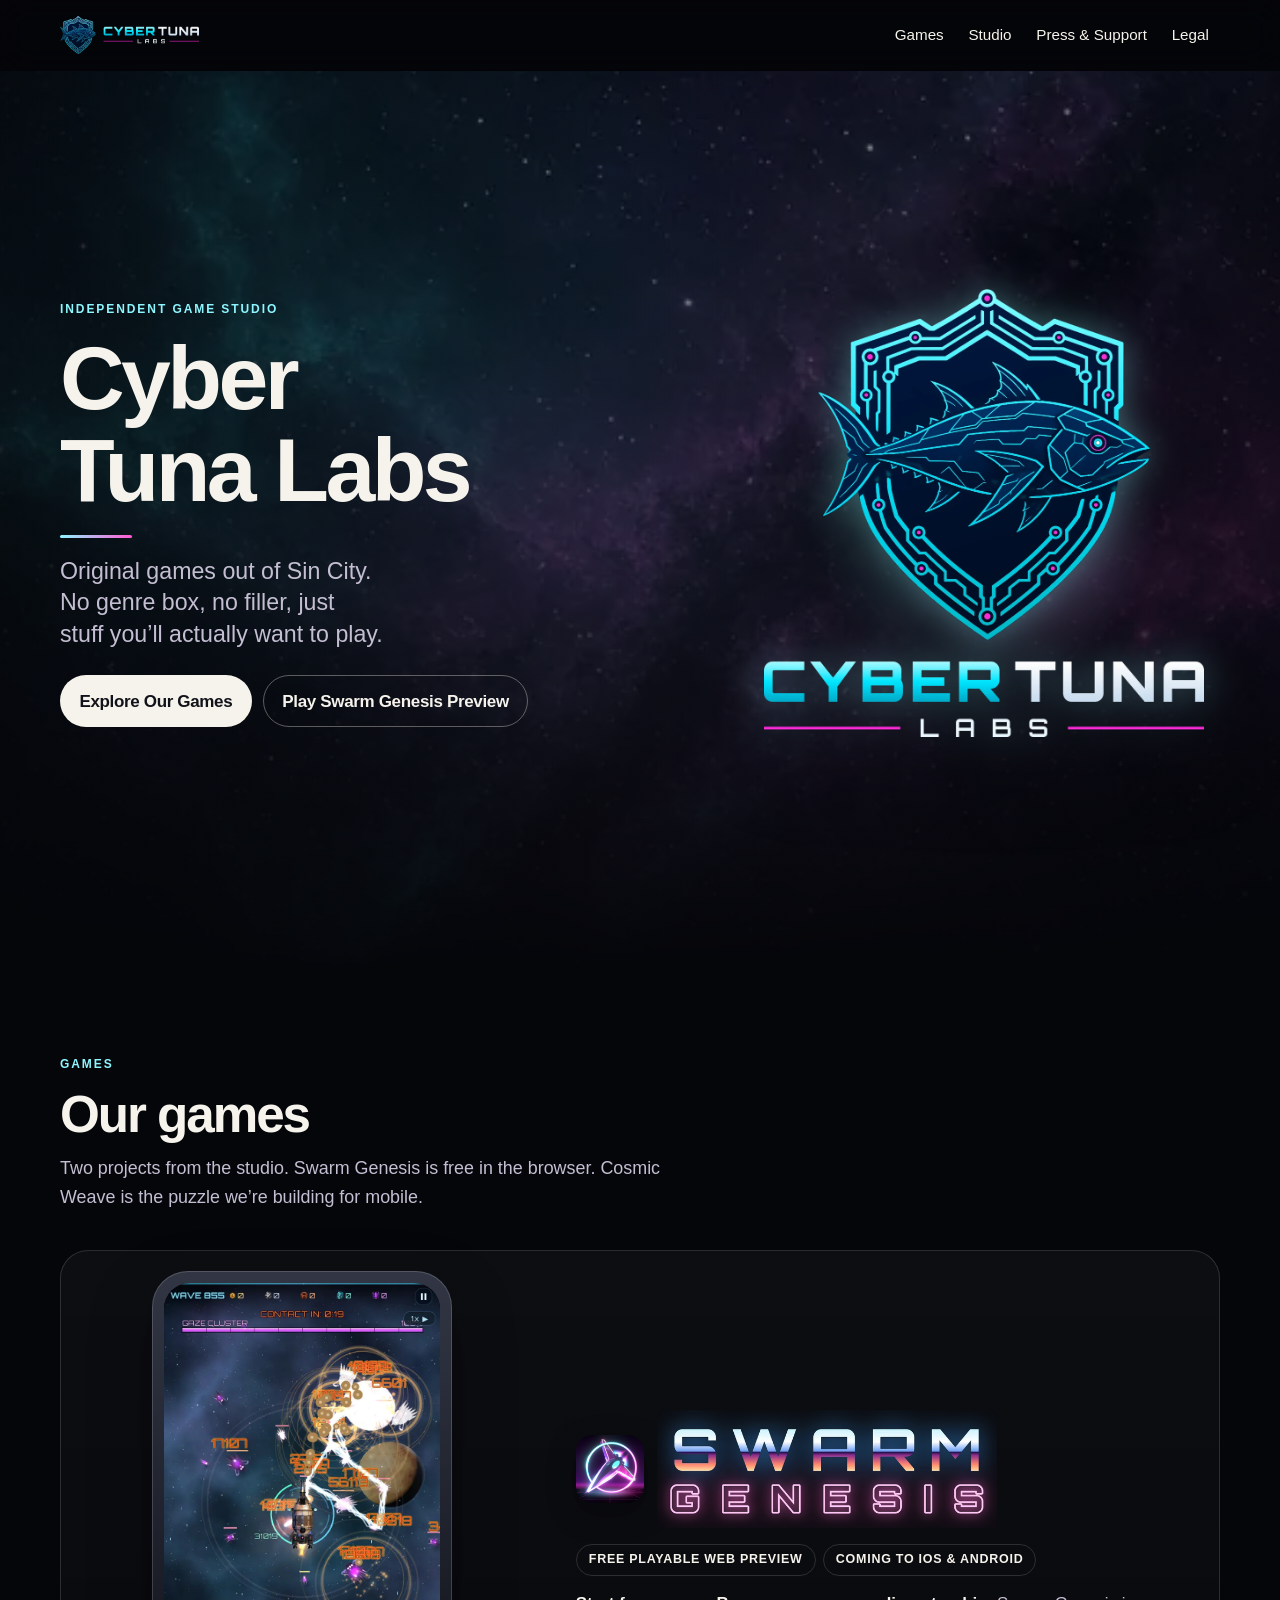
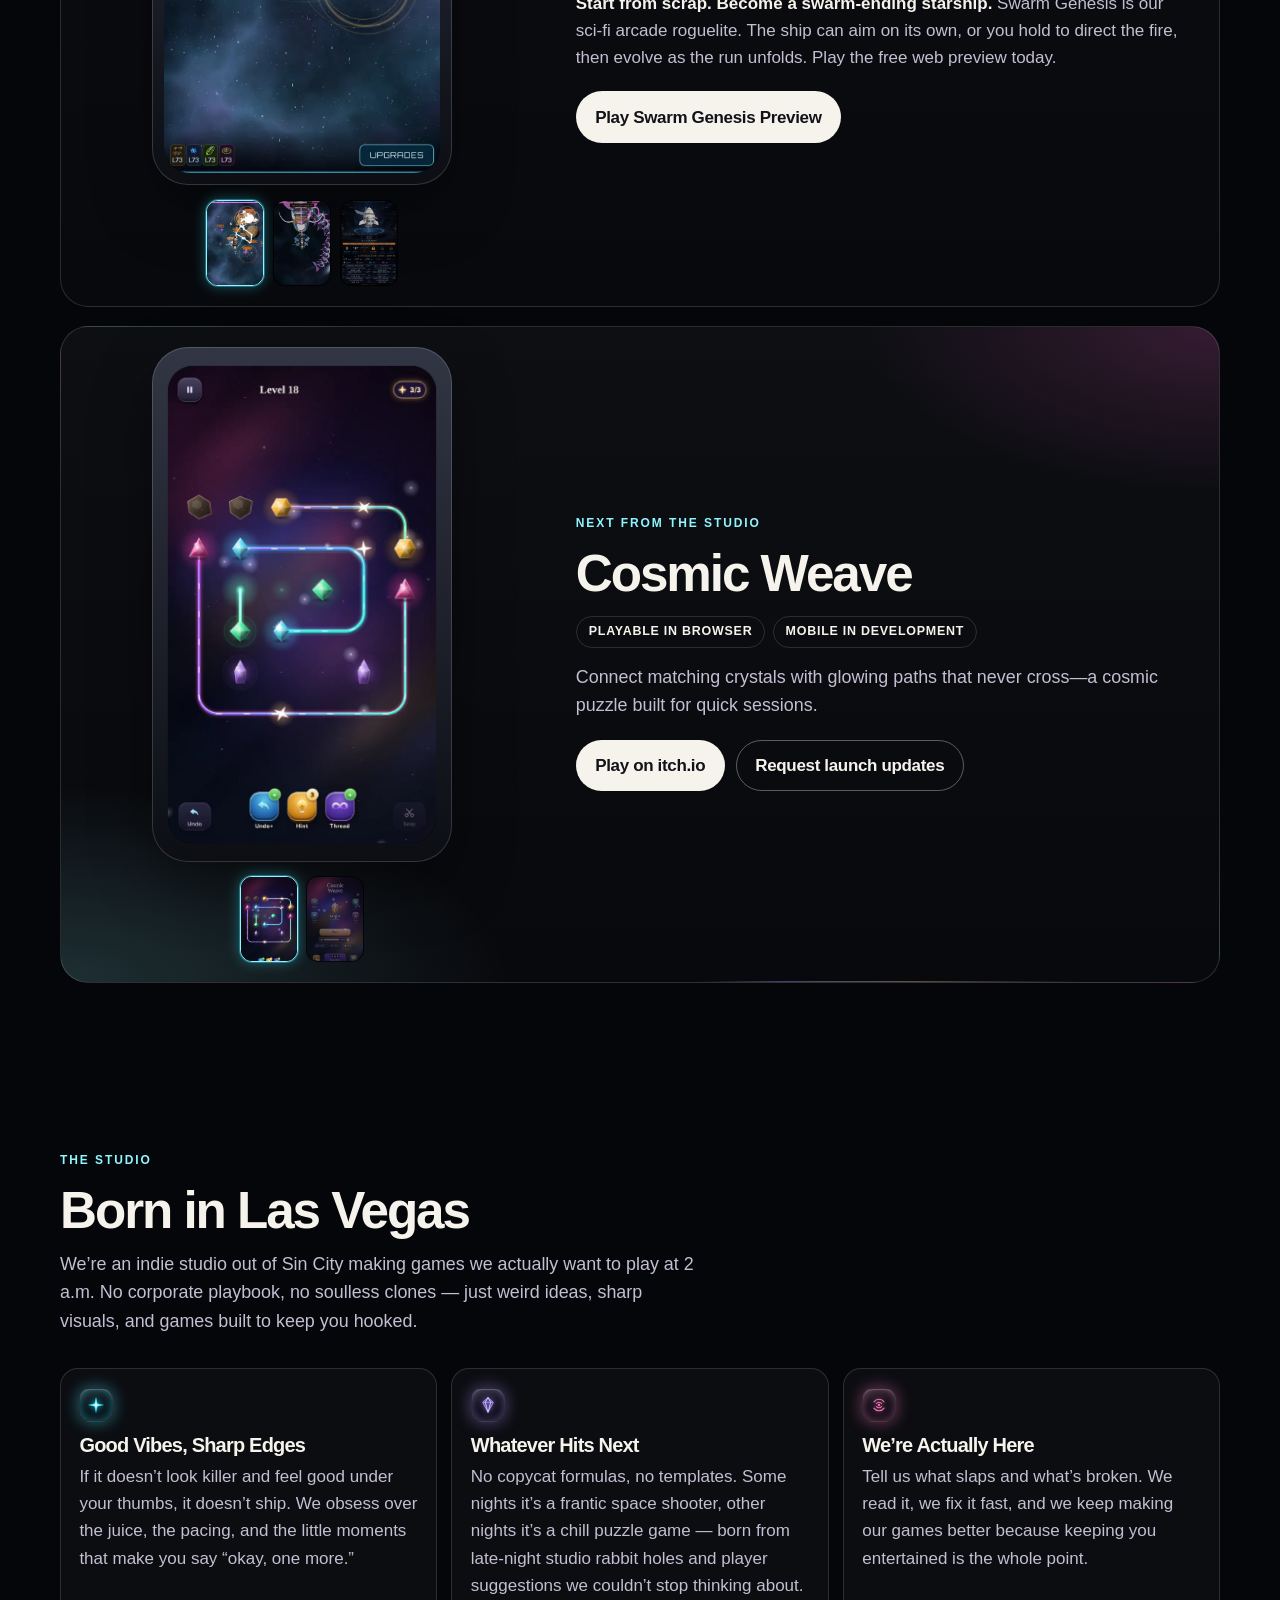
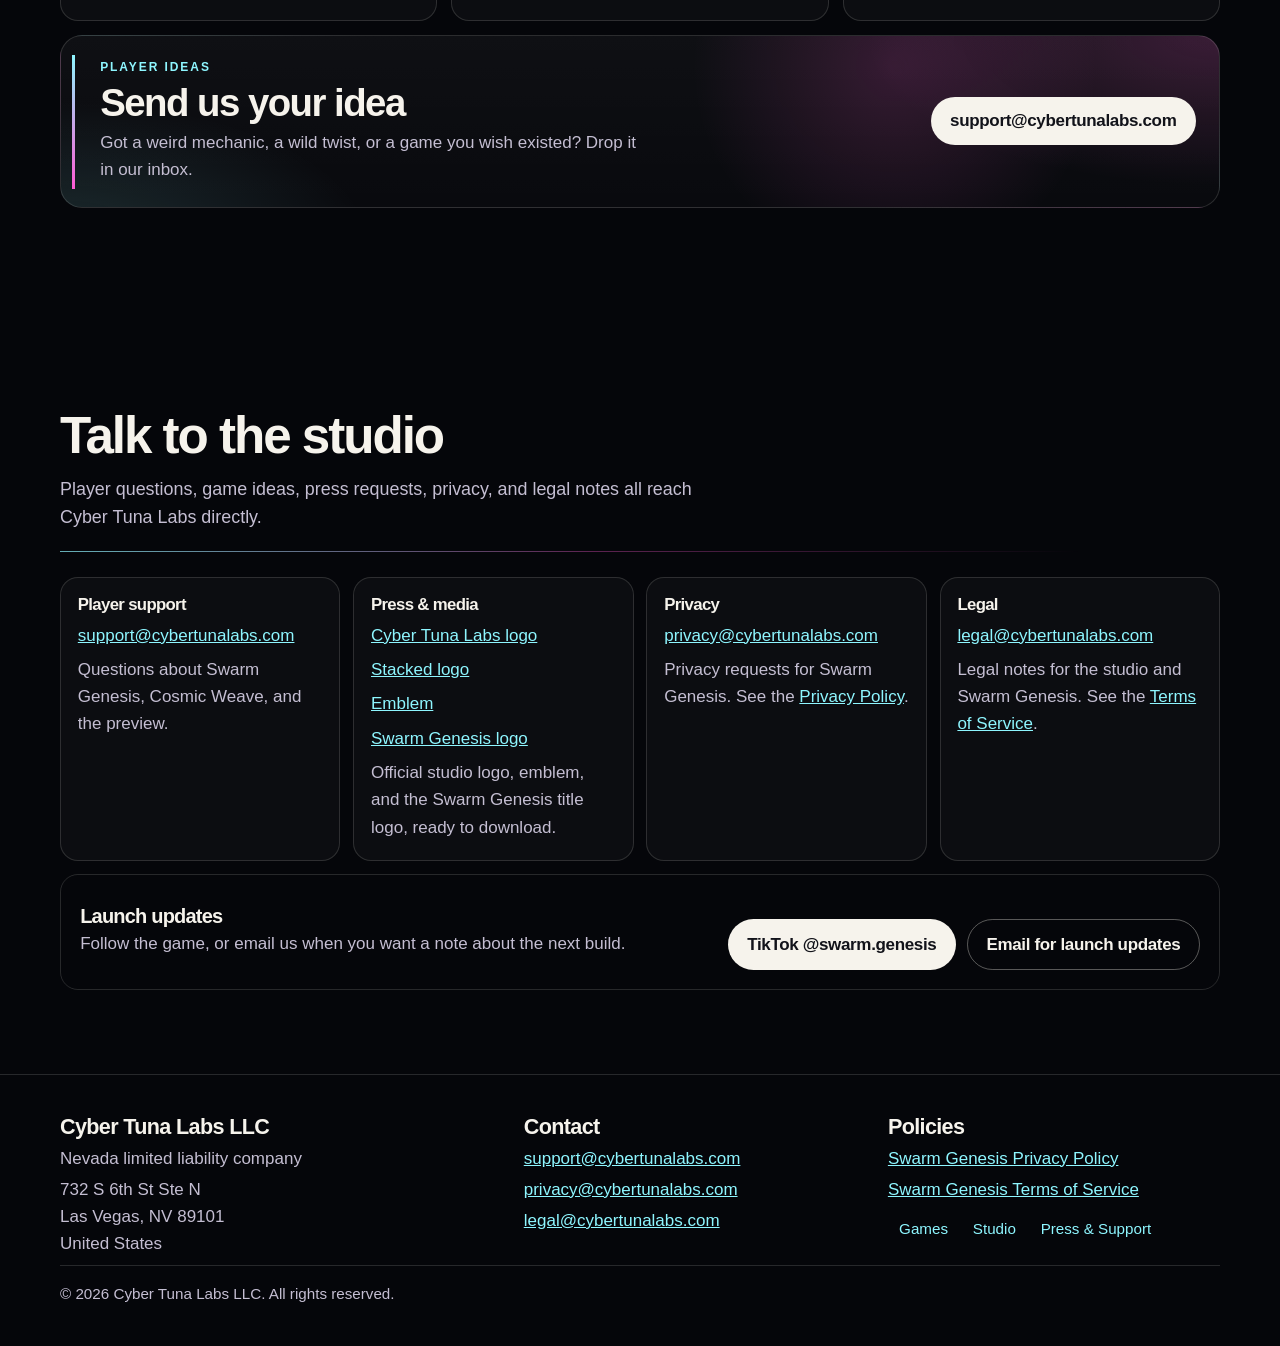
==== commit 7a5966ea: "Replace the neon S favicon with the Cyber Tuna Labs shield. The header mark is the tuna emblem. Buil" ====
--- a/index.html
+++ b/index.html
@@ -21,10 +21,13 @@
   <meta name="twitter:title" content="Cyber Tuna Labs">
   <meta name="twitter:description" content="Original games out of Sin City. No genre box, no filler, just stuff you’ll actually want to play.">
   <meta name="twitter:image" content="https://cybertunalabs.com/assets/brand/emblem.png">
+  <link rel="icon" href="/favicon.ico" sizes="16x16 32x32 48x48">
+  <link rel="icon" href="/assets/brand/favicon-16.png" sizes="16x16" type="image/png">
   <link rel="icon" href="/assets/brand/favicon-32.png" sizes="32x32" type="image/png">
   <link rel="icon" href="/assets/brand/favicon-192.png" sizes="192x192" type="image/png">
   <link rel="icon" href="/assets/brand/favicon-512.png" sizes="512x512" type="image/png">
-  <link rel="apple-touch-icon" href="/assets/brand/favicon-192.png">
+  <link rel="shortcut icon" href="/favicon.ico">
+  <link rel="apple-touch-icon" href="/apple-touch-icon.png" sizes="180x180">
   <link rel="preload" as="image" href="/assets/hero/nebula.webp" type="image/webp">
   <link rel="preload" as="image" href="/assets/brand/logo-stacked.webp" type="image/webp">
   <link rel="stylesheet" href="/styles.css">
@@ -200,6 +203,7 @@
 
         <article class="feature weave" id="cosmic-weave">
           <span class="weave-rim" aria-hidden="true"><span class="weave-rim-spin"></span></span>
+          <span class="weave-flash" aria-hidden="true"></span>
           <div class="showcase-media" data-gallery>
             <div class="weave-backlight" aria-hidden="true"></div>
             <figure class="device">
--- a/styles.css
+++ b/styles.css
@@ -862,6 +862,42 @@
   );
   transform: translate(-50%, -50%) rotate(-18deg);
 }
+.weave-flash {
+  position: absolute;
+  z-index: 6;
+  inset: 0;
+  overflow: hidden;
+  border-radius: inherit;
+  pointer-events: none;
+}
+.weave-flash::before {
+  content: "";
+  position: absolute;
+  top: -30%;
+  bottom: -30%;
+  left: 0;
+  width: 48%;
+  background: linear-gradient(
+    102deg,
+    transparent 28%,
+    rgba(217, 181, 131, 0.02) 40%,
+    rgba(217, 181, 131, 0.34) 47%,
+    rgba(255, 250, 242, 0.62) 50%,
+    rgba(167, 139, 250, 0.4) 54%,
+    rgba(167, 139, 250, 0.04) 62%,
+    transparent 74%
+  );
+  transform: translate3d(-180%, 0, 0) skewX(-14deg);
+  opacity: 0;
+}
+.js-motion .weave-flash.is-flash::before {
+  animation: weave-glass 1.05s cubic-bezier(0.16, 1, 0.3, 1) forwards;
+}
+@keyframes weave-glass {
+  0% { transform: translate3d(-180%, 0, 0) skewX(-14deg); opacity: 0; }
+  14% { opacity: 1; }
+  100% { transform: translate3d(320%, 0, 0) skewX(-14deg); opacity: 0; }
+}
 .weave-backlight {
   position: absolute;
   z-index: 0;
@@ -1194,7 +1230,9 @@
   .idea-sweep,
   .idea-sweep::before,
   .mark-signal::after,
-  #swarm-genesis.is-lit .sheen::before {
+  #swarm-genesis.is-lit .sheen::before,
+  .weave-flash,
+  .weave-flash::before {
     animation: none !important;
     opacity: 0 !important;
     transform: none !important;
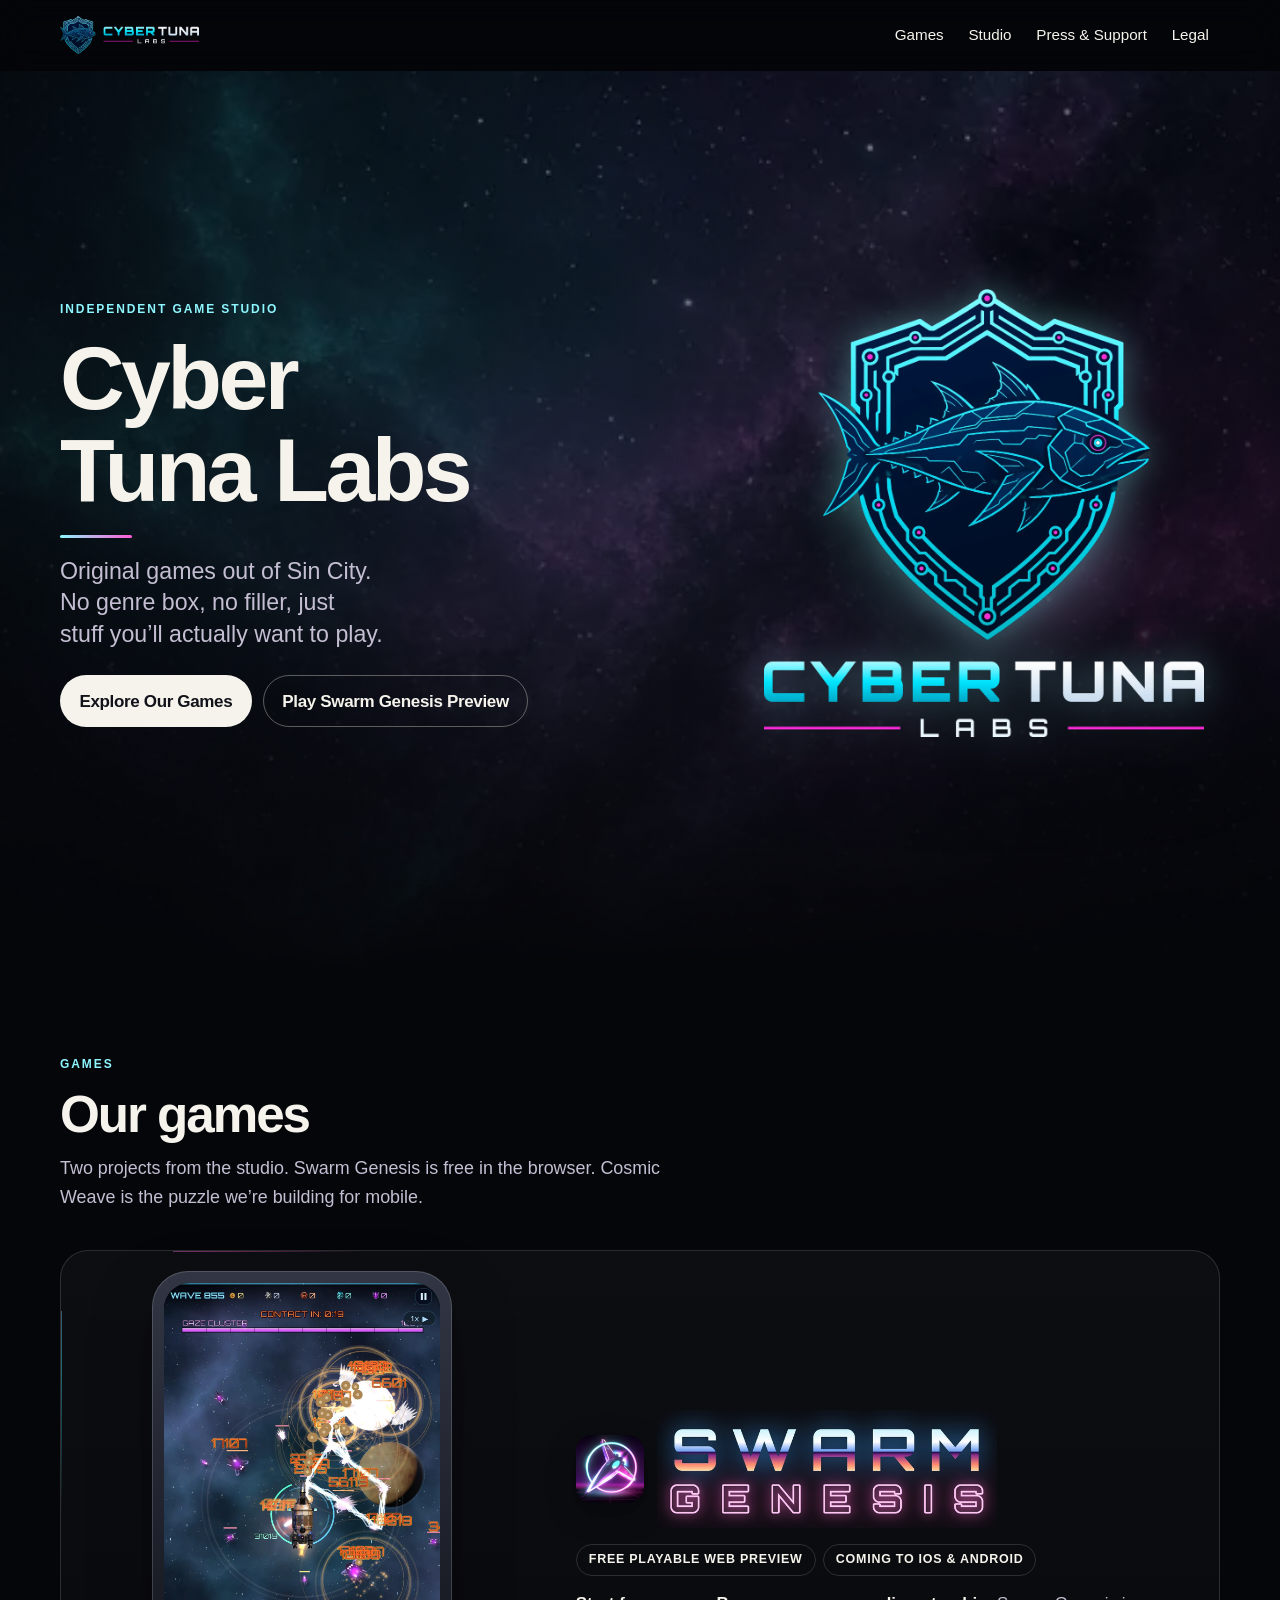
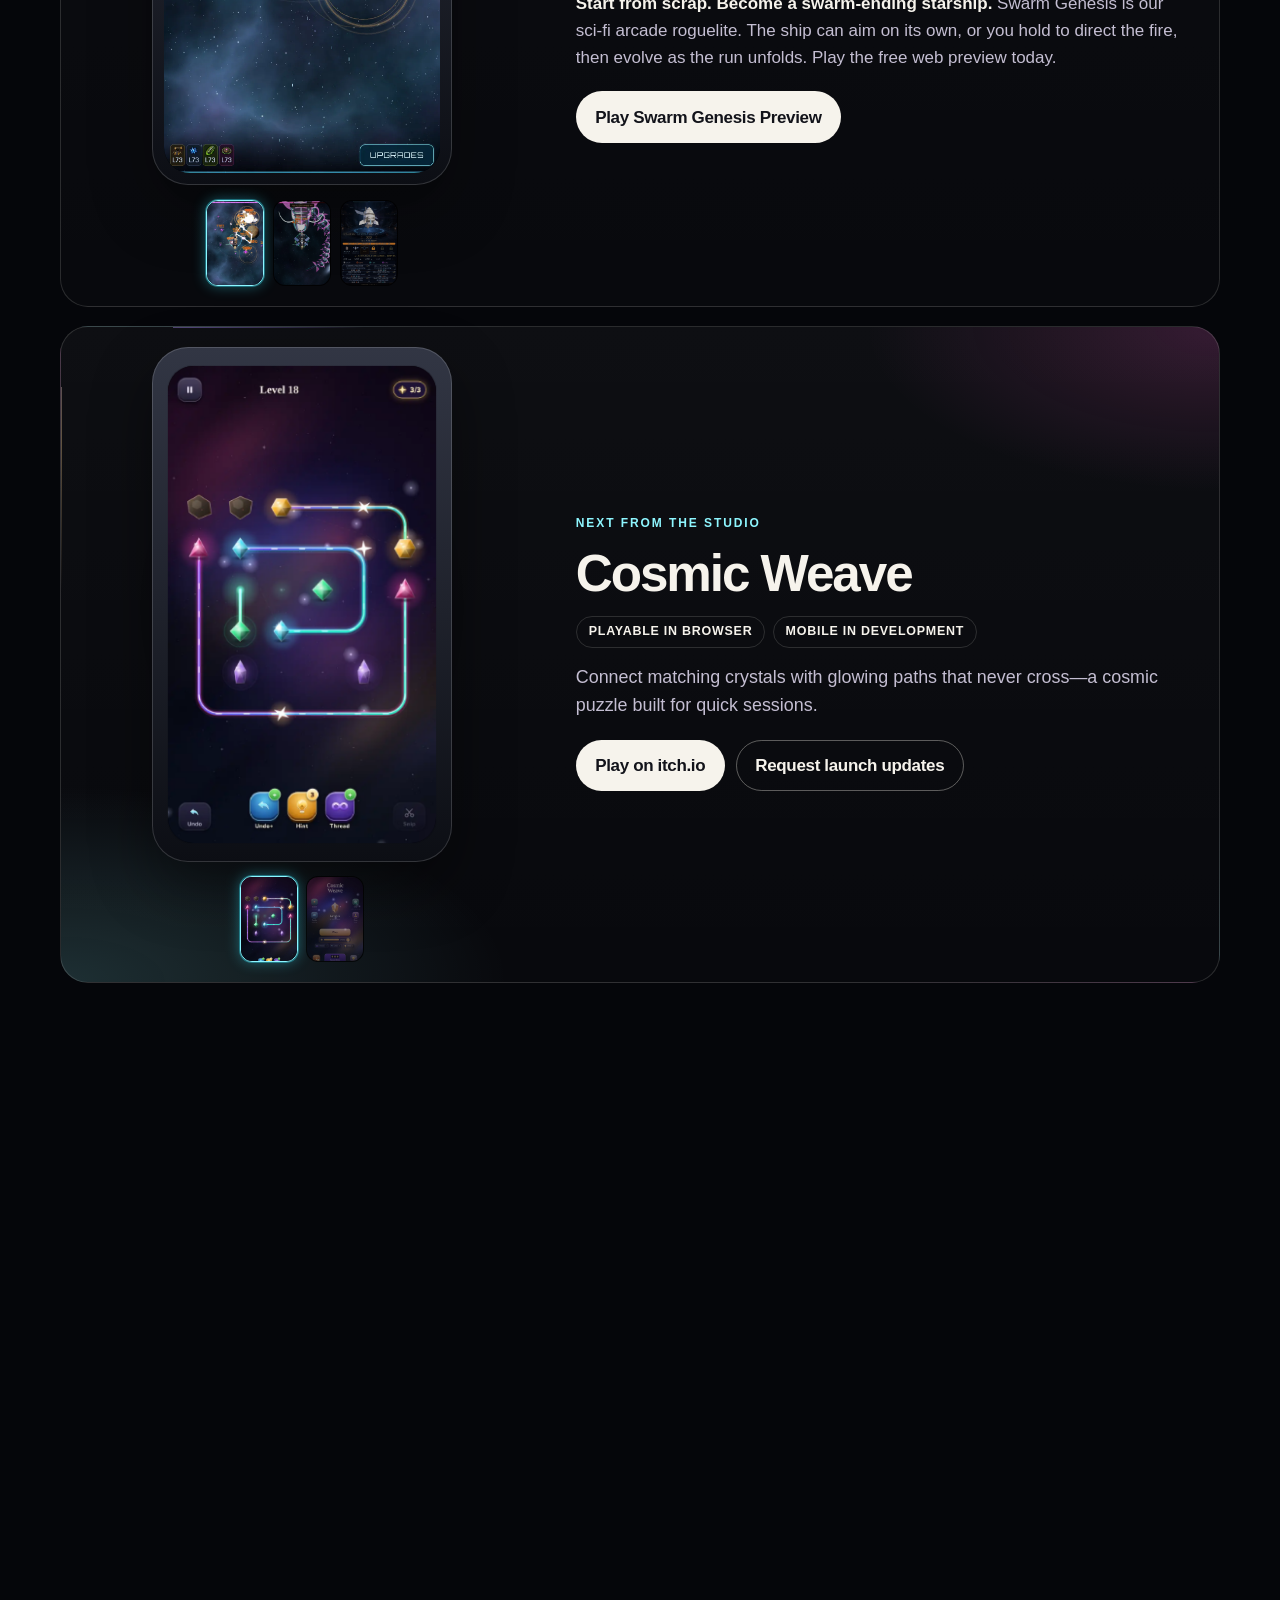
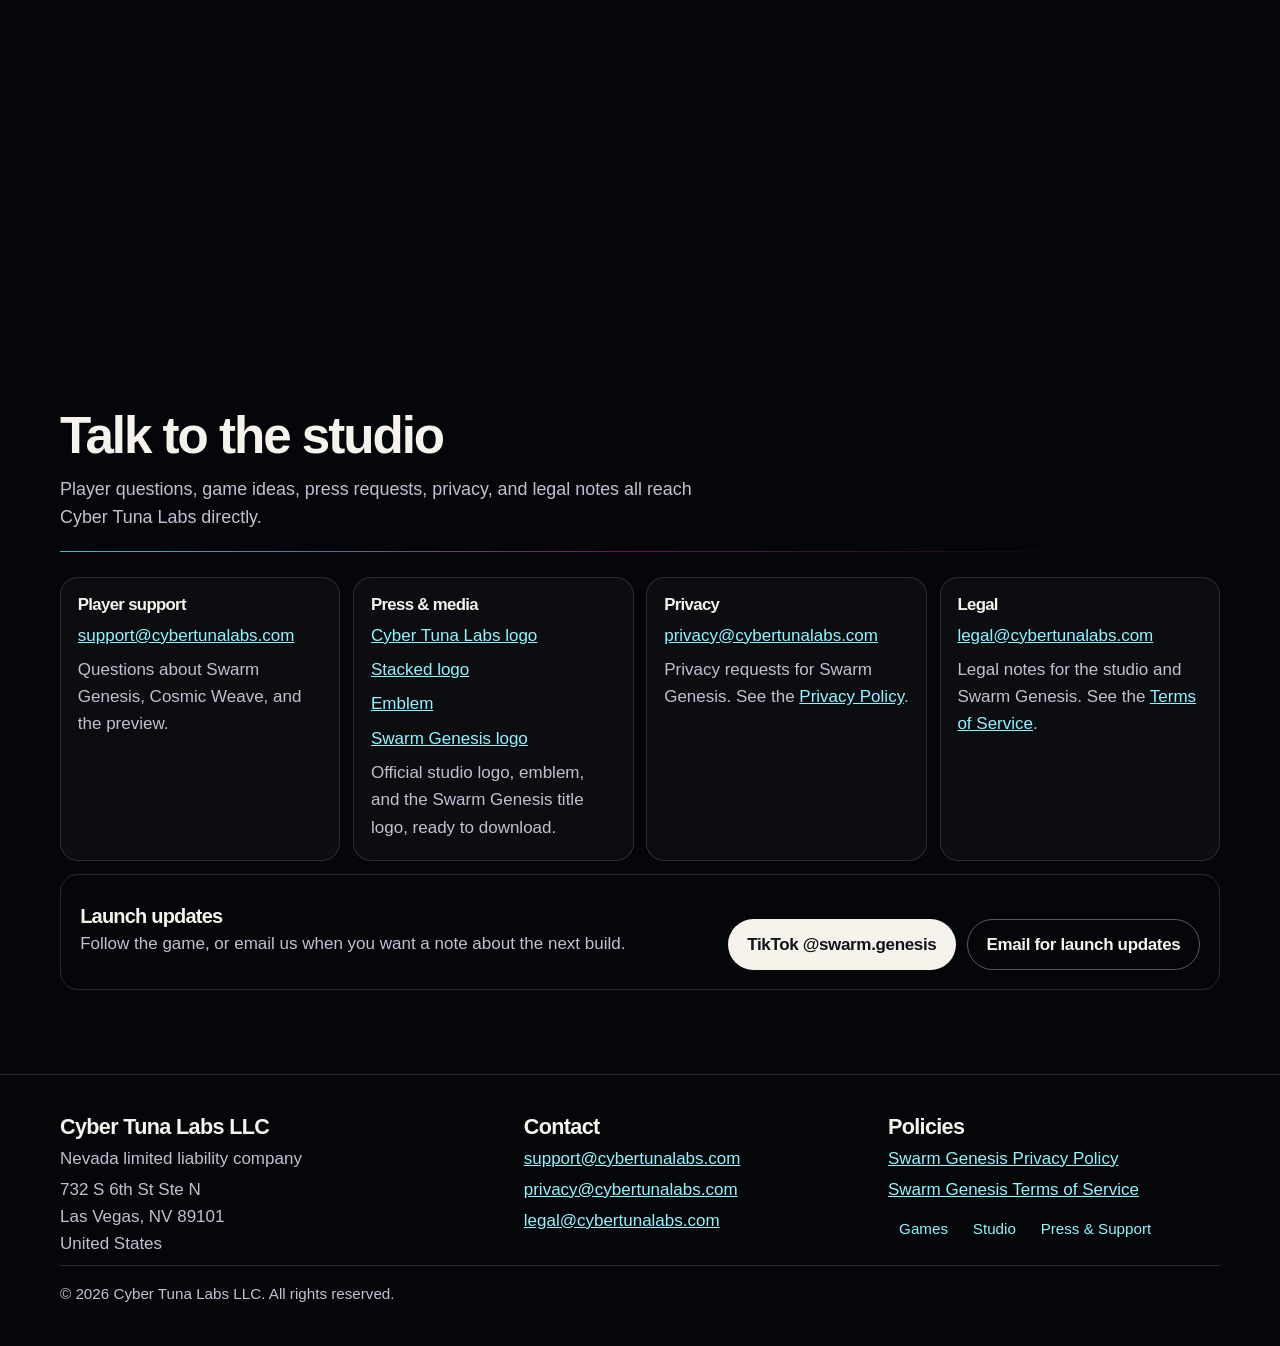
==== commit 8d6ae514: "Share the rim light across the game and studio cards. Both games now rise and scale in, flash a colo" ====
--- a/index.html
+++ b/index.html
@@ -21,13 +21,10 @@
   <meta name="twitter:title" content="Cyber Tuna Labs">
   <meta name="twitter:description" content="Original games out of Sin City. No genre box, no filler, just stuff you’ll actually want to play.">
   <meta name="twitter:image" content="https://cybertunalabs.com/assets/brand/emblem.png">
-  <link rel="icon" href="/favicon.ico" sizes="16x16 32x32 48x48">
-  <link rel="icon" href="/assets/brand/favicon-16.png" sizes="16x16" type="image/png">
   <link rel="icon" href="/assets/brand/favicon-32.png" sizes="32x32" type="image/png">
   <link rel="icon" href="/assets/brand/favicon-192.png" sizes="192x192" type="image/png">
   <link rel="icon" href="/assets/brand/favicon-512.png" sizes="512x512" type="image/png">
-  <link rel="shortcut icon" href="/favicon.ico">
-  <link rel="apple-touch-icon" href="/apple-touch-icon.png" sizes="180x180">
+  <link rel="apple-touch-icon" href="/assets/brand/favicon-192.png">
   <link rel="preload" as="image" href="/assets/hero/nebula.webp" type="image/webp">
   <link rel="preload" as="image" href="/assets/brand/logo-stacked.webp" type="image/webp">
   <link rel="stylesheet" href="/styles.css">
@@ -144,6 +141,8 @@
         <p class="lede">Two projects from the studio. Swarm Genesis is free in the browser. Cosmic Weave is the puzzle we’re building for mobile.</p>
 
         <article class="feature" id="swarm-genesis">
+          <span class="card-rim card-rim-swarm" aria-hidden="true"><span class="card-rim-spin"></span></span>
+          <span class="tile-flash tile-flash-swarm" aria-hidden="true"></span>
           <div class="showcase-media" data-gallery>
             <figure class="device">
               <div class="device-float">
@@ -202,8 +201,8 @@
         </article>
 
         <article class="feature weave" id="cosmic-weave">
-          <span class="weave-rim" aria-hidden="true"><span class="weave-rim-spin"></span></span>
-          <span class="weave-flash" aria-hidden="true"></span>
+          <span class="card-rim card-rim-weave weave-rim" aria-hidden="true"><span class="card-rim-spin weave-rim-spin"></span></span>
+          <span class="tile-flash tile-flash-weave weave-flash" aria-hidden="true"></span>
           <div class="showcase-media" data-gallery>
             <div class="weave-backlight" aria-hidden="true"></div>
             <figure class="device">
@@ -257,6 +256,7 @@
         <p class="lede">We’re an indie studio out of Sin City making games we actually want to play at 2 a.m. No corporate playbook, no soulless clones — just weird ideas, sharp visuals, and games built to keep you hooked.</p>
         <div class="pillars">
           <article class="pillar">
+            <span class="card-rim card-rim-cyan" aria-hidden="true"><span class="card-rim-spin"></span></span>
             <span class="mark mark-spark" aria-hidden="true">
               <svg viewBox="0 0 24 24" focusable="false">
                 <path fill="#38e8ff" d="M12 1.15 14.05 9.95 22.85 12 14.05 14.05 12 22.85 9.95 14.05 1.15 12 9.95 9.95Z"/>
@@ -267,6 +267,7 @@
             <p>If it doesn’t look killer and feel good under your thumbs, it doesn’t ship. We obsess over the juice, the pacing, and the little moments that make you say “okay, one more.”</p>
           </article>
           <article class="pillar">
+            <span class="card-rim card-rim-violet" aria-hidden="true"><span class="card-rim-spin"></span></span>
             <span class="mark mark-prism" aria-hidden="true">
               <svg viewBox="0 0 24 24" fill="none" focusable="false">
                 <path fill="#a78bfa" fill-opacity=".2" d="M12 2.2 18.85 8.55 12 21.7 5.15 8.55Z"/>
@@ -279,6 +280,7 @@
             <p>No copycat formulas, no templates. Some nights it’s a frantic space shooter, other nights it’s a chill puzzle game — born from late-night studio rabbit holes and player suggestions we couldn’t stop thinking about.</p>
           </article>
           <article class="pillar">
+            <span class="card-rim card-rim-pink" aria-hidden="true"><span class="card-rim-spin"></span></span>
             <span class="mark mark-signal" aria-hidden="true">
               <svg viewBox="0 0 24 24" fill="none" focusable="false">
                 <circle cx="12" cy="12" r="1.55" fill="#f472b6"/>
@@ -293,6 +295,7 @@
           </article>
         </div>
         <aside class="idea-band" aria-label="Player ideas">
+          <span class="card-rim card-rim-blend" aria-hidden="true"><span class="card-rim-spin"></span></span>
           <span class="idea-sweep" aria-hidden="true"></span>
           <div class="idea-copy">
             <p class="kicker">Player Ideas</p>
--- a/styles.css
+++ b/styles.css
@@ -784,40 +784,7 @@
   transition: opacity 0.45s ease;
   pointer-events: none;
 }
-#swarm-genesis .sheen {
-  position: absolute;
-  inset: 0;
-  z-index: 2;
-  overflow: hidden;
-  border-radius: inherit;
-  pointer-events: none;
-}
-#swarm-genesis .sheen::before {
-  content: "";
-  position: absolute;
-  top: 0;
-  bottom: 0;
-  left: 0;
-  width: 42%;
-  background: linear-gradient(100deg, transparent, rgba(255, 255, 255, 0.2), transparent);
-  transform: translate3d(-170%, 0, 0);
-}
-#swarm-genesis.is-lit .sheen::before {
-  animation: sheen-pass 1.35s cubic-bezier(0.16, 1, 0.3, 1) forwards;
-}
-@keyframes sheen-pass {
-  from { transform: translate3d(-170%, 0, 0); }
-  to { transform: translate3d(340%, 0, 0); }
-}
-#swarm-genesis.is-lit {
-  --my: 6%;
-  border-color: var(--edge);
-  box-shadow:
-    inset 0 1.5px 0 var(--edge),
-    inset 0 22px 24px -20px var(--glow),
-    0 0 28px -14px var(--glow);
-}
-#swarm-genesis.is-lit::before { opacity: 1; }
+#swarm-genesis,
 #cosmic-weave { isolation: isolate; }
 #cosmic-weave .showcase-media {
   perspective: 980px;
@@ -827,7 +794,7 @@
 #cosmic-weave .feature-copy { position: relative; z-index: 1; }
 #cosmic-weave .device,
 #cosmic-weave .thumbs { position: relative; z-index: 1; }
-.weave-rim {
+.card-rim {
   position: absolute;
   z-index: 4;
   inset: 0;
@@ -845,12 +812,15 @@
     linear-gradient(#000 0 0);
   mask-composite: exclude;
 }
-.weave-rim-spin {
+.card-rim-spin {
   position: absolute;
   left: 50%;
   top: 50%;
   width: 155%;
   height: 155%;
+  transform: translate(-50%, -50%) rotate(-18deg);
+}
+.card-rim-weave .card-rim-spin {
   background: conic-gradient(
     from 0deg,
     transparent 0 292deg,
@@ -860,9 +830,64 @@
     rgba(167, 139, 250, 0) 348deg,
     transparent 360deg
   );
-  transform: translate(-50%, -50%) rotate(-18deg);
-}
-.weave-flash {
+}
+.card-rim-swarm .card-rim-spin {
+  background: conic-gradient(
+    from 0deg,
+    transparent 0 292deg,
+    rgba(56, 232, 255, 0) 304deg,
+    #38e8ff 318deg,
+    #ff5ad4 334deg,
+    rgba(255, 90, 212, 0) 348deg,
+    transparent 360deg
+  );
+}
+.card-rim-cyan .card-rim-spin {
+  background: conic-gradient(
+    from 0deg,
+    transparent 0 292deg,
+    rgba(142, 246, 255, 0) 304deg,
+    #8ef6ff 318deg,
+    #38e8ff 334deg,
+    rgba(56, 232, 255, 0) 348deg,
+    transparent 360deg
+  );
+}
+.card-rim-violet .card-rim-spin {
+  background: conic-gradient(
+    from 0deg,
+    transparent 0 292deg,
+    rgba(167, 139, 250, 0) 304deg,
+    #ddd6fe 318deg,
+    #a78bfa 334deg,
+    rgba(167, 139, 250, 0) 348deg,
+    transparent 360deg
+  );
+}
+.card-rim-pink .card-rim-spin {
+  background: conic-gradient(
+    from 0deg,
+    transparent 0 292deg,
+    rgba(244, 114, 182, 0) 304deg,
+    #fda4d4 318deg,
+    #f472b6 334deg,
+    rgba(244, 114, 182, 0) 348deg,
+    transparent 360deg
+  );
+}
+.card-rim-blend .card-rim-spin {
+  background: conic-gradient(
+    from 0deg,
+    transparent 0 292deg,
+    rgba(142, 246, 255, 0) 304deg,
+    #8ef6ff 316deg,
+    #a78bfa 326deg,
+    #ff5ad4 338deg,
+    rgba(255, 90, 212, 0) 350deg,
+    transparent 360deg
+  );
+}
+.tile-flash {
   position: absolute;
   z-index: 6;
   inset: 0;
@@ -870,7 +895,7 @@
   border-radius: inherit;
   pointer-events: none;
 }
-.weave-flash::before {
+.tile-flash::before {
   content: "";
   position: absolute;
   top: -30%;
@@ -890,6 +915,19 @@
   transform: translate3d(-180%, 0, 0) skewX(-14deg);
   opacity: 0;
 }
+.tile-flash-swarm::before {
+  background: linear-gradient(
+    102deg,
+    transparent 28%,
+    rgba(56, 232, 255, 0.02) 40%,
+    rgba(56, 232, 255, 0.42) 47%,
+    rgba(236, 253, 255, 0.62) 50%,
+    rgba(255, 90, 212, 0.4) 54%,
+    rgba(255, 90, 212, 0.05) 62%,
+    transparent 74%
+  );
+}
+.js-motion .tile-flash.is-flash::before,
 .js-motion .weave-flash.is-flash::before {
   animation: weave-glass 1.05s cubic-bezier(0.16, 1, 0.3, 1) forwards;
 }
@@ -968,7 +1006,7 @@
 .js-motion .emblem-motion,
 .js-motion .tagline-motion,
 .js-motion #cosmic-weave .device-float,
-.js-motion .weave-rim-spin,
+.js-motion .card-rim-spin,
 .js-motion .weave-backlight {
   will-change: transform;
 }
@@ -1056,14 +1094,6 @@
   transform: scale(1);
 }
 .js-motion .motion-idea.is-in::before { opacity: 0.82; }
-.js-motion .motion-idea.is-in .idea-sweep::before {
-  animation: idea-orbit 1.25s cubic-bezier(0.16, 1, 0.3, 1) forwards;
-}
-@keyframes idea-orbit {
-  0% { transform: translate(-50%, -50%) rotate(-24deg); opacity: 0; }
-  14% { opacity: 1; }
-  100% { transform: translate(-50%, -50%) rotate(210deg); opacity: 0; }
-}
 .js-motion .press-rule.reveal {
   opacity: 1;
   transform: scaleX(0);
@@ -1230,7 +1260,8 @@
   .idea-sweep,
   .idea-sweep::before,
   .mark-signal::after,
-  #swarm-genesis.is-lit .sheen::before,
+  .tile-flash,
+  .tile-flash::before,
   .weave-flash,
   .weave-flash::before {
     animation: none !important;
@@ -1238,6 +1269,8 @@
     transform: none !important;
   }
   .weave-backlight { opacity: 0.7 !important; transform: translateX(-50%) !important; }
+  .card-rim,
   .weave-rim { opacity: 0.7 !important; }
+  .card-rim-spin,
   .weave-rim-spin { transform: translate(-50%, -50%) rotate(28deg) !important; }
 }
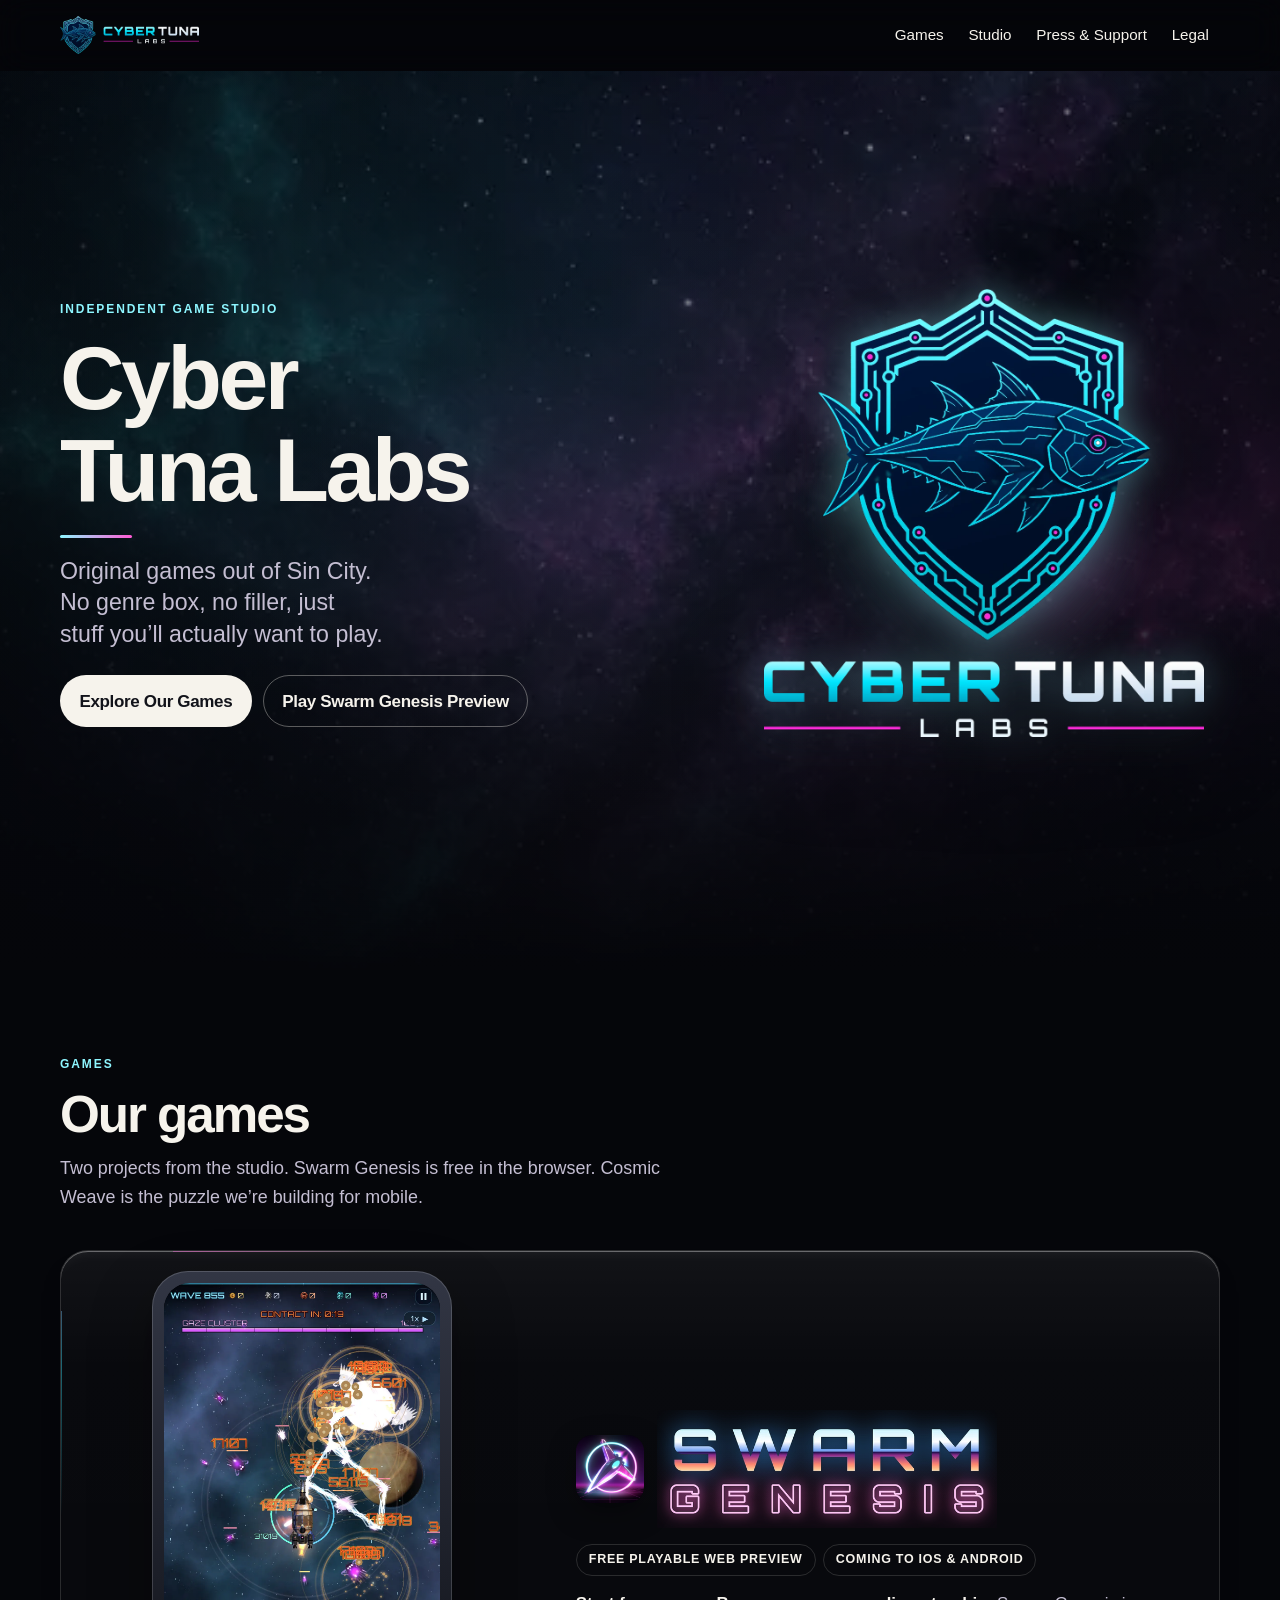
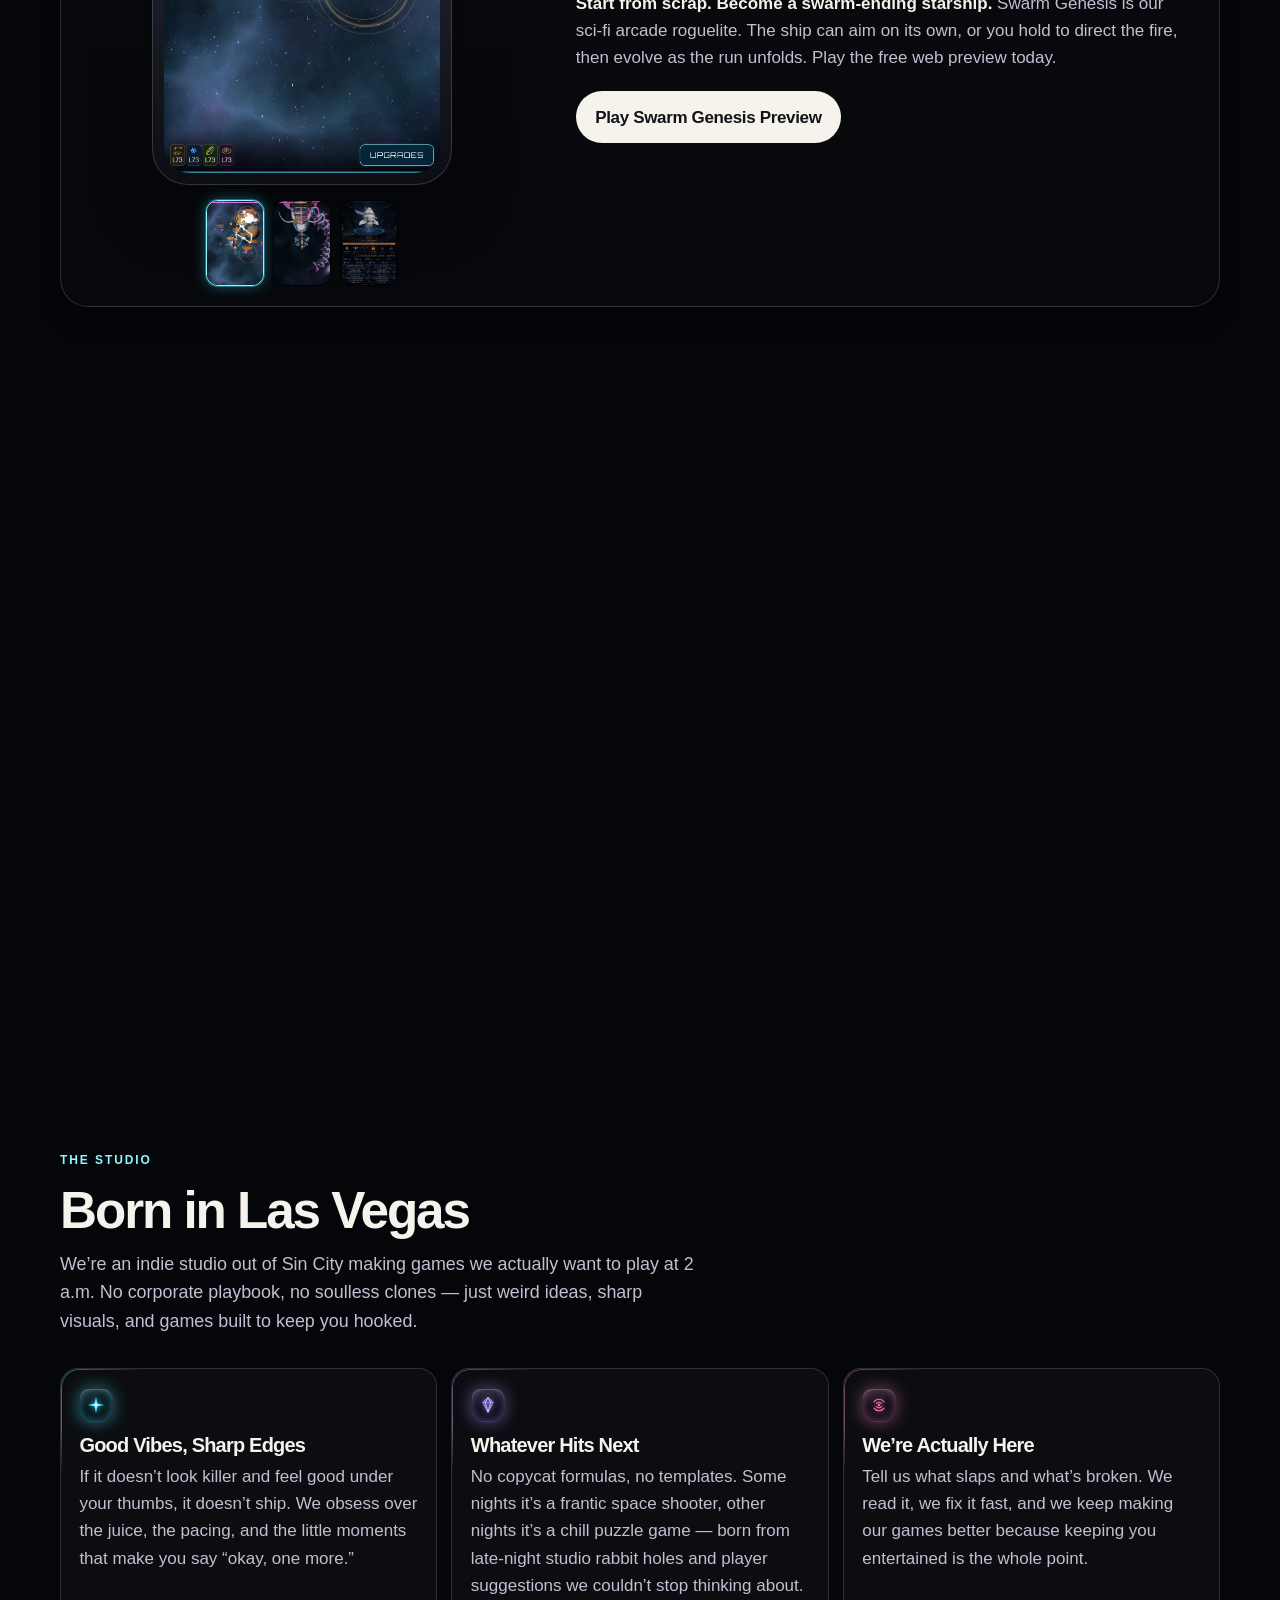
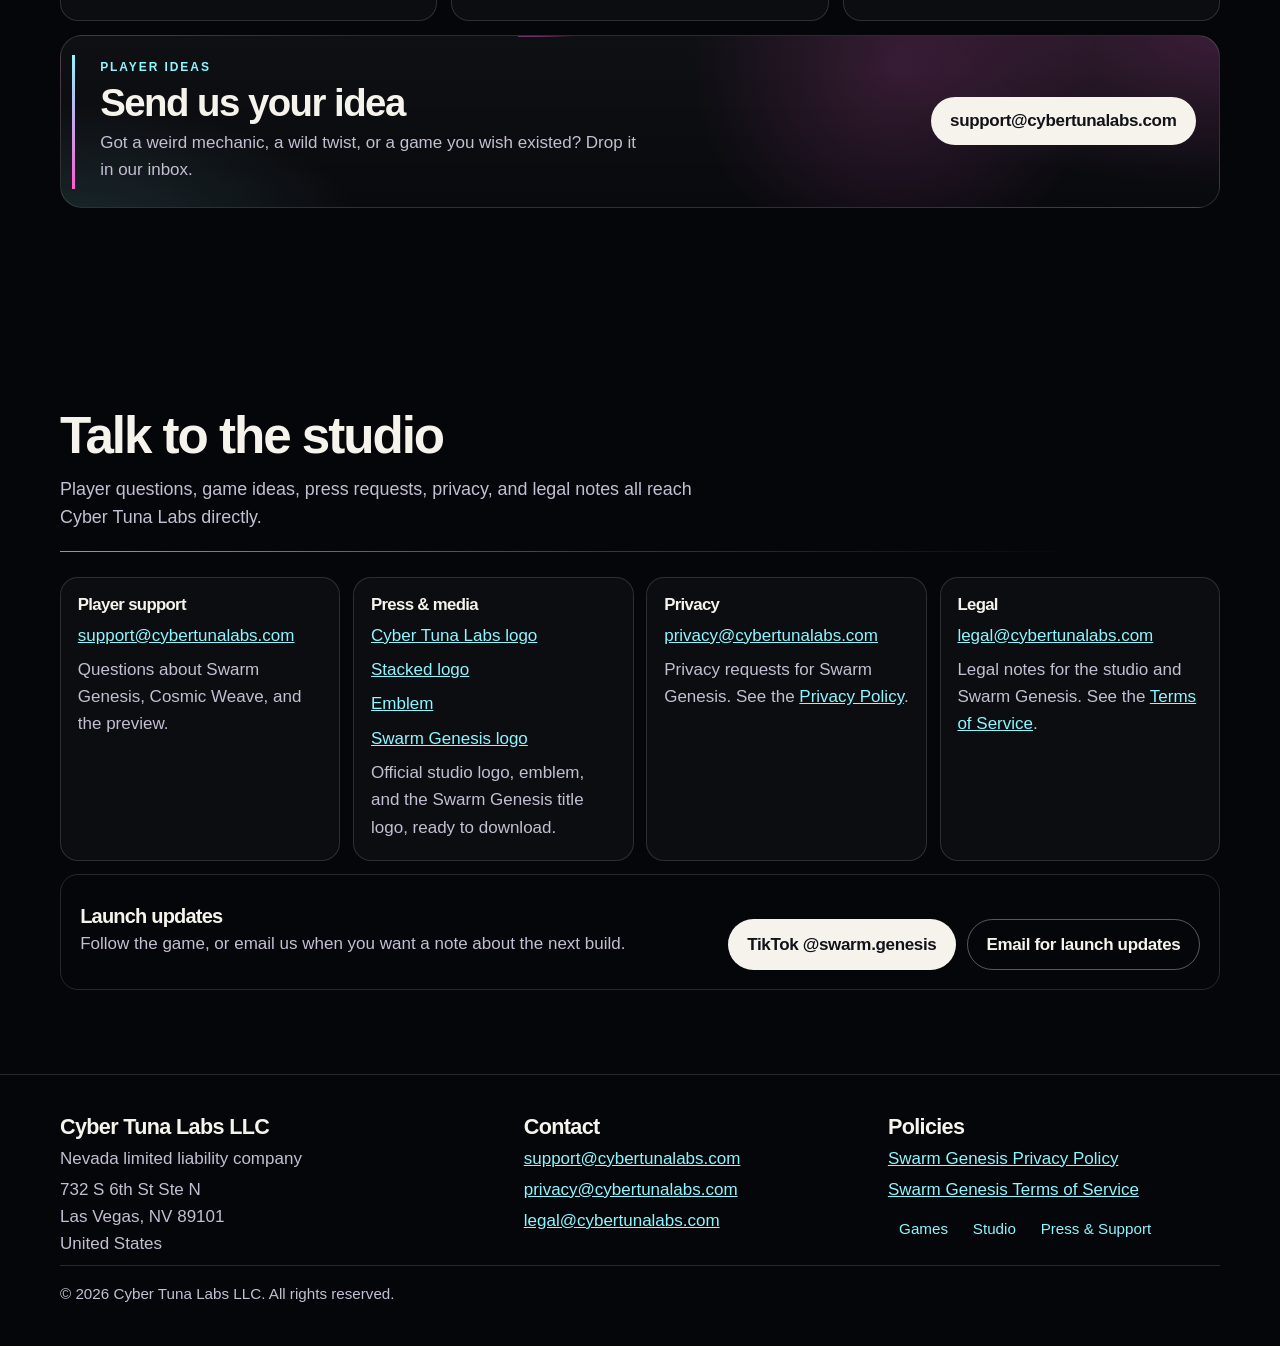
==== commit dec903cf: "Make the game-tile flash a white glass reflection. Both tiles share one pure-white specular streak a" ====
--- a/index.html
+++ b/index.html
@@ -21,13 +21,16 @@
   <meta name="twitter:title" content="Cyber Tuna Labs">
   <meta name="twitter:description" content="Original games out of Sin City. No genre box, no filler, just stuff you’ll actually want to play.">
   <meta name="twitter:image" content="https://cybertunalabs.com/assets/brand/emblem.png">
+  <link rel="icon" href="/favicon.ico" sizes="16x16 32x32 48x48">
+  <link rel="icon" href="/assets/brand/favicon-16.png" sizes="16x16" type="image/png">
   <link rel="icon" href="/assets/brand/favicon-32.png" sizes="32x32" type="image/png">
   <link rel="icon" href="/assets/brand/favicon-192.png" sizes="192x192" type="image/png">
   <link rel="icon" href="/assets/brand/favicon-512.png" sizes="512x512" type="image/png">
-  <link rel="apple-touch-icon" href="/assets/brand/favicon-192.png">
+  <link rel="shortcut icon" href="/favicon.ico">
+  <link rel="apple-touch-icon" href="/apple-touch-icon.png" sizes="180x180">
   <link rel="preload" as="image" href="/assets/hero/nebula.webp" type="image/webp">
   <link rel="preload" as="image" href="/assets/brand/logo-stacked.webp" type="image/webp">
-  <link rel="stylesheet" href="/styles.css">
+  <link rel="stylesheet" href="/styles.css?v=16">
   <script type="application/ld+json">
   {
     "@context": "https://schema.org",
@@ -390,6 +393,6 @@
     </div>
     <p class="lightbox-caption" id="lightbox-caption"></p>
   </dialog>
-  <script src="/site.js"></script>
+  <script src="/site.js?v=16"></script>
 </body>
 </html>
--- a/styles.css
+++ b/styles.css
@@ -364,7 +364,12 @@
   padding: 1.25rem;
   border: 1px solid var(--line);
   border-radius: 28px;
-  background: linear-gradient(180deg, rgba(255, 255, 255, 0.035), rgba(255, 255, 255, 0.015));
+  background: linear-gradient(180deg, rgba(255, 255, 255, 0.055) 0%, rgba(255, 255, 255, 0.02) 18%, rgba(255, 255, 255, 0.012) 100%);
+  box-shadow:
+    inset 0 1px 0 rgba(255, 255, 255, 0.34),
+    inset 0 14px 16px -14px rgba(255, 255, 255, 0.08),
+    0 18px 34px -22px rgba(0, 0, 0, 0.78),
+    0 1px 0 rgba(0, 0, 0, 0.45);
   transition: transform 0.45s cubic-bezier(0.22, 1, 0.36, 1), border-color 0.35s ease, box-shadow 0.35s ease;
 }
 .feature-copy { padding: 0.6rem 0.8rem 0.8rem; }
@@ -453,10 +458,7 @@
   --glow: rgba(255, 90, 212, 0.18);
   --edge: rgba(255, 90, 212, 0.48);
   margin-top: 1.2rem;
-  background:
-    radial-gradient(640px 280px at 0% 100%, rgba(142, 246, 255, 0.16), transparent 70%),
-    radial-gradient(520px 240px at 100% 0%, rgba(255, 90, 212, 0.16), transparent 68%),
-    linear-gradient(180deg, rgba(255, 255, 255, 0.04), rgba(255, 255, 255, 0.015));
+  background: linear-gradient(180deg, rgba(255, 255, 255, 0.055) 0%, rgba(255, 255, 255, 0.02) 18%, rgba(255, 255, 255, 0.012) 100%);
 }
 .weave h3 {
   margin: 0;
@@ -898,43 +900,34 @@
 .tile-flash::before {
   content: "";
   position: absolute;
-  top: -30%;
-  bottom: -30%;
+  top: -35%;
+  bottom: -35%;
   left: 0;
-  width: 48%;
+  width: 22%;
   background: linear-gradient(
-    102deg,
-    transparent 28%,
-    rgba(217, 181, 131, 0.02) 40%,
-    rgba(217, 181, 131, 0.34) 47%,
-    rgba(255, 250, 242, 0.62) 50%,
-    rgba(167, 139, 250, 0.4) 54%,
-    rgba(167, 139, 250, 0.04) 62%,
-    transparent 74%
+    112deg,
+    transparent 0%,
+    transparent 34%,
+    rgba(255, 255, 255, 0.05) 42%,
+    rgba(255, 255, 255, 0.26) 48.5%,
+    rgba(255, 255, 255, 0.28) 50%,
+    rgba(255, 255, 255, 0.26) 51.5%,
+    rgba(255, 255, 255, 0.05) 58%,
+    transparent 66%,
+    transparent 76%,
+    rgba(255, 255, 255, 0.11) 79%,
+    rgba(255, 255, 255, 0.11) 81.5%,
+    transparent 85%,
+    transparent 100%
   );
-  transform: translate3d(-180%, 0, 0) skewX(-14deg);
-  opacity: 0;
-}
-.tile-flash-swarm::before {
-  background: linear-gradient(
-    102deg,
-    transparent 28%,
-    rgba(56, 232, 255, 0.02) 40%,
-    rgba(56, 232, 255, 0.42) 47%,
-    rgba(236, 253, 255, 0.62) 50%,
-    rgba(255, 90, 212, 0.4) 54%,
-    rgba(255, 90, 212, 0.05) 62%,
-    transparent 74%
-  );
-}
-.js-motion .tile-flash.is-flash::before,
-.js-motion .weave-flash.is-flash::before {
-  animation: weave-glass 1.05s cubic-bezier(0.16, 1, 0.3, 1) forwards;
-}
-@keyframes weave-glass {
-  0% { transform: translate3d(-180%, 0, 0) skewX(-14deg); opacity: 0; }
-  14% { opacity: 1; }
-  100% { transform: translate3d(320%, 0, 0) skewX(-14deg); opacity: 0; }
+  transform: translate3d(-190%, 0, 0) skewX(-14deg);
+}
+.js-motion .feature.is-lit .tile-flash::before {
+  animation: sheen-pass 1.35s cubic-bezier(0.16, 1, 0.3, 1) forwards;
+}
+@keyframes sheen-pass {
+  from { transform: translate3d(-190%, 0, 0) skewX(-14deg); }
+  to { transform: translate3d(360%, 0, 0) skewX(-14deg); }
 }
 .weave-backlight {
   position: absolute;
@@ -946,10 +939,7 @@
   pointer-events: none;
   transform: translateX(-50%);
   transform-origin: center 42%;
-  background:
-    radial-gradient(ellipse 38% 28% at 58% 30%, rgba(217, 181, 131, 0.22) 0%, rgba(217, 181, 131, 0.07) 36%, transparent 62%),
-    radial-gradient(ellipse 46% 50% at 46% 46%, rgba(167, 139, 250, 0.24) 0%, rgba(167, 139, 250, 0.08) 34%, transparent 60%),
-    radial-gradient(ellipse 72% 64% at 50% 52%, rgba(72, 42, 112, 0.12) 0%, rgba(72, 42, 112, 0.035) 46%, transparent 72%);
+  background: radial-gradient(ellipse 42% 48% at 50% 46%, rgba(255, 255, 255, 0.045) 0%, rgba(255, 255, 255, 0.012) 42%, transparent 68%);
 }
 .idea-sweep {
   position: absolute;
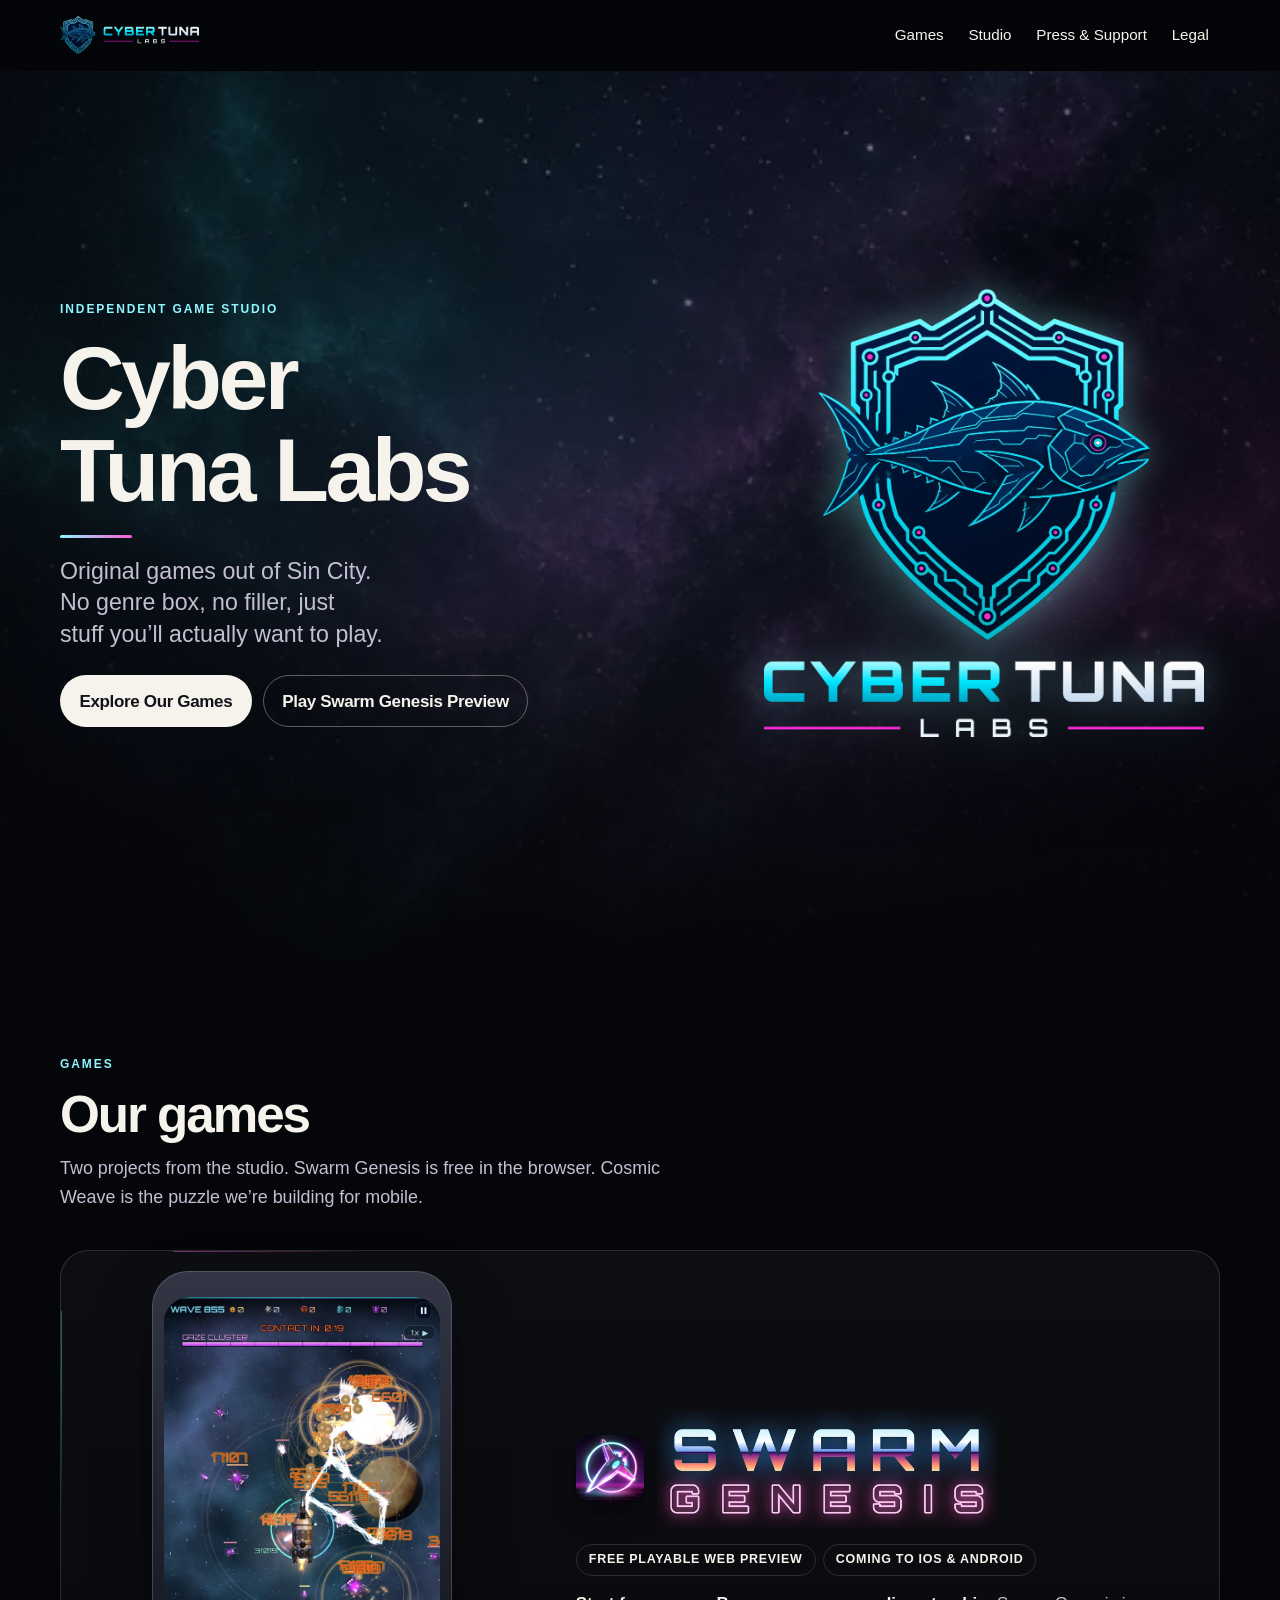
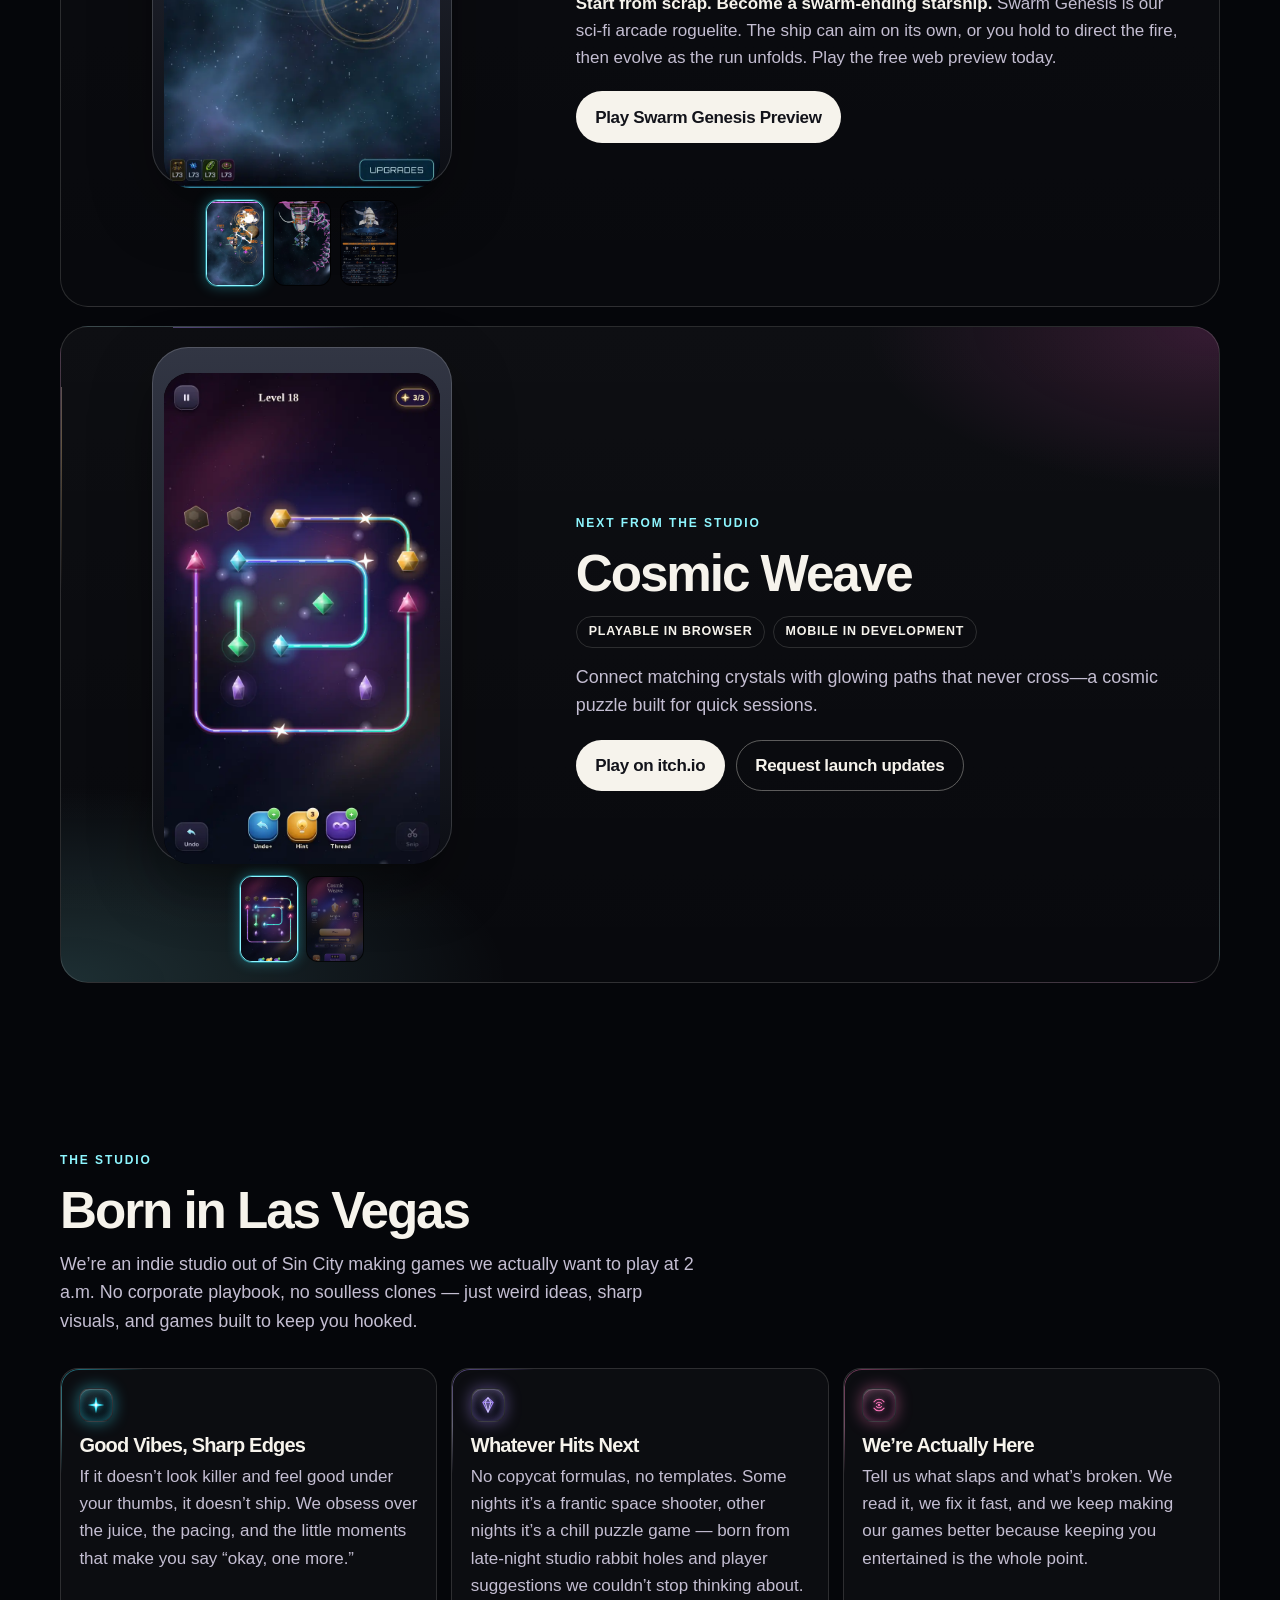
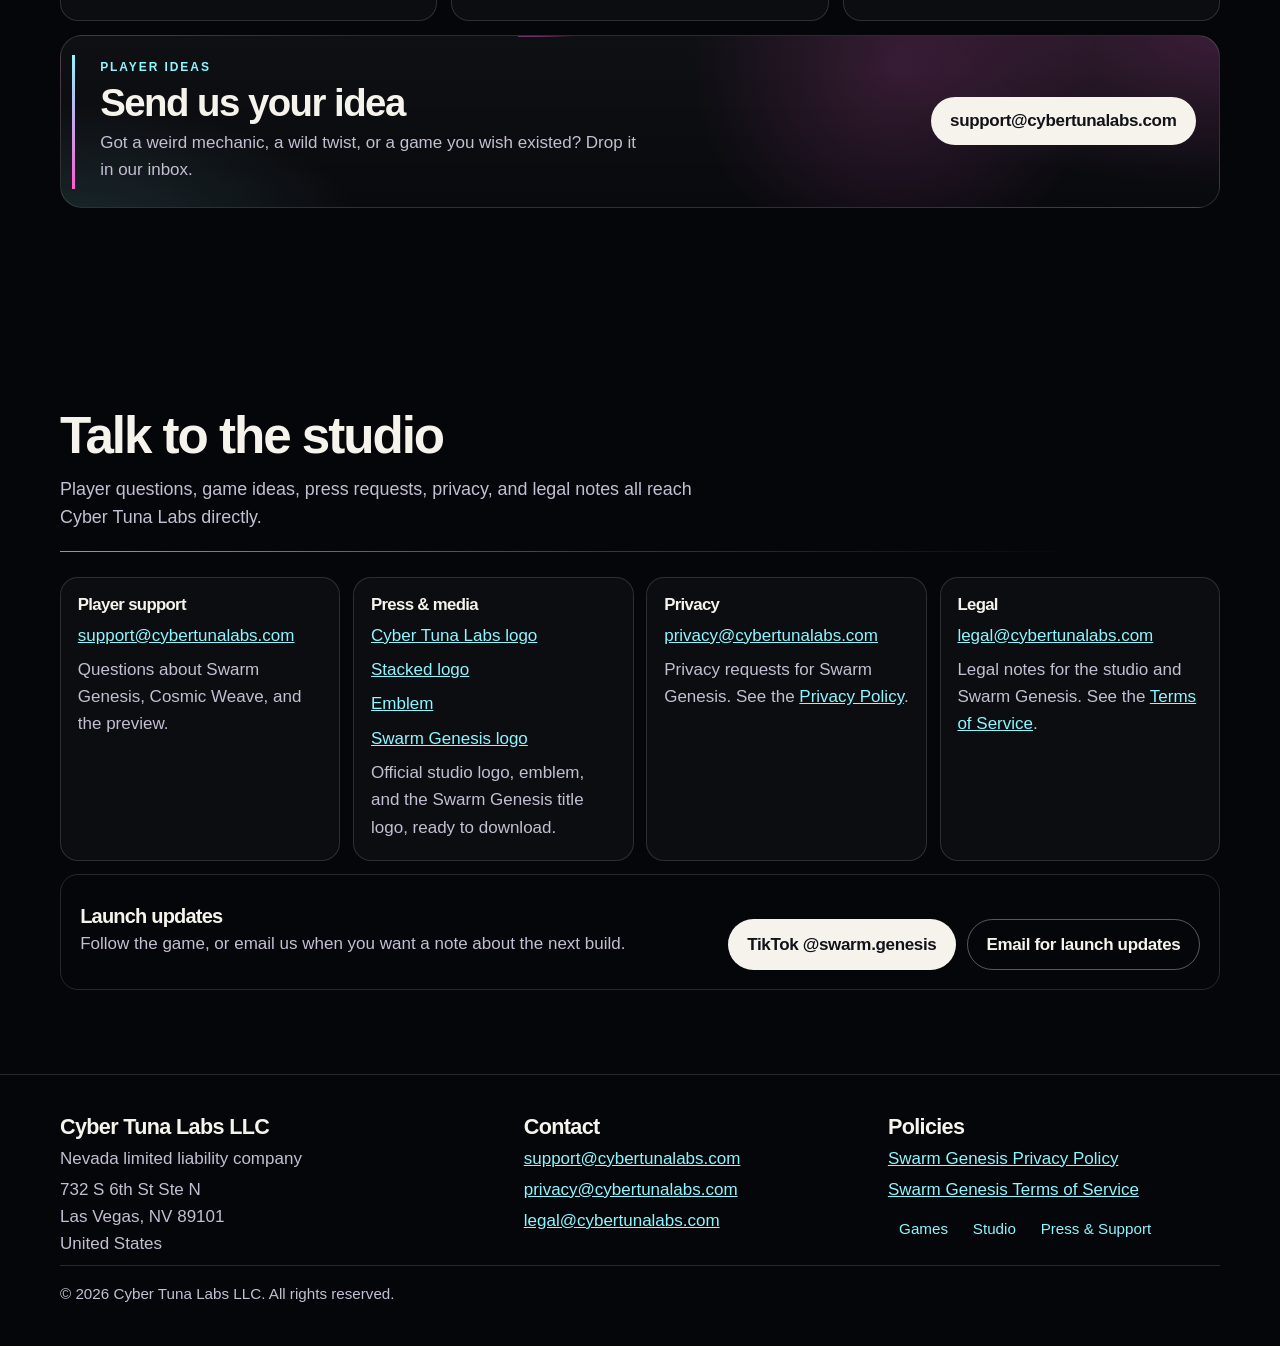
==== commit 48601149: "Restore the original game-tile motion and keep the colored rims. Swarm Genesis and Cosmic Weave go b" ====
--- a/index.html
+++ b/index.html
@@ -30,7 +30,7 @@
   <link rel="apple-touch-icon" href="/apple-touch-icon.png" sizes="180x180">
   <link rel="preload" as="image" href="/assets/hero/nebula.webp" type="image/webp">
   <link rel="preload" as="image" href="/assets/brand/logo-stacked.webp" type="image/webp">
-  <link rel="stylesheet" href="/styles.css?v=16">
+  <link rel="stylesheet" href="/styles.css?v=17">
   <script type="application/ld+json">
   {
     "@context": "https://schema.org",
@@ -207,7 +207,6 @@
           <span class="card-rim card-rim-weave weave-rim" aria-hidden="true"><span class="card-rim-spin weave-rim-spin"></span></span>
           <span class="tile-flash tile-flash-weave weave-flash" aria-hidden="true"></span>
           <div class="showcase-media" data-gallery>
-            <div class="weave-backlight" aria-hidden="true"></div>
             <figure class="device">
               <div class="device-float">
                 <button type="button" class="device-hit" aria-label="Enlarge Cosmic Weave screenshot">
@@ -393,6 +392,6 @@
     </div>
     <p class="lightbox-caption" id="lightbox-caption"></p>
   </dialog>
-  <script src="/site.js?v=16"></script>
+  <script src="/site.js?v=17"></script>
 </body>
 </html>
--- a/styles.css
+++ b/styles.css
@@ -364,12 +364,7 @@
   padding: 1.25rem;
   border: 1px solid var(--line);
   border-radius: 28px;
-  background: linear-gradient(180deg, rgba(255, 255, 255, 0.055) 0%, rgba(255, 255, 255, 0.02) 18%, rgba(255, 255, 255, 0.012) 100%);
-  box-shadow:
-    inset 0 1px 0 rgba(255, 255, 255, 0.34),
-    inset 0 14px 16px -14px rgba(255, 255, 255, 0.08),
-    0 18px 34px -22px rgba(0, 0, 0, 0.78),
-    0 1px 0 rgba(0, 0, 0, 0.45);
+  background: linear-gradient(180deg, rgba(255, 255, 255, 0.035), rgba(255, 255, 255, 0.015));
   transition: transform 0.45s cubic-bezier(0.22, 1, 0.36, 1), border-color 0.35s ease, box-shadow 0.35s ease;
 }
 .feature-copy { padding: 0.6rem 0.8rem 0.8rem; }
@@ -458,7 +453,10 @@
   --glow: rgba(255, 90, 212, 0.18);
   --edge: rgba(255, 90, 212, 0.48);
   margin-top: 1.2rem;
-  background: linear-gradient(180deg, rgba(255, 255, 255, 0.055) 0%, rgba(255, 255, 255, 0.02) 18%, rgba(255, 255, 255, 0.012) 100%);
+  background:
+    radial-gradient(640px 280px at 0% 100%, rgba(142, 246, 255, 0.16), transparent 70%),
+    radial-gradient(520px 240px at 100% 0%, rgba(255, 90, 212, 0.16), transparent 68%),
+    linear-gradient(180deg, rgba(255, 255, 255, 0.04), rgba(255, 255, 255, 0.015));
 }
 .weave h3 {
   margin: 0;
@@ -891,7 +889,7 @@
 }
 .tile-flash {
   position: absolute;
-  z-index: 6;
+  z-index: 3;
   inset: 0;
   overflow: hidden;
   border-radius: inherit;
@@ -900,47 +898,31 @@
 .tile-flash::before {
   content: "";
   position: absolute;
-  top: -35%;
-  bottom: -35%;
+  top: 0;
+  bottom: 0;
   left: 0;
-  width: 22%;
-  background: linear-gradient(
-    112deg,
-    transparent 0%,
-    transparent 34%,
-    rgba(255, 255, 255, 0.05) 42%,
-    rgba(255, 255, 255, 0.26) 48.5%,
-    rgba(255, 255, 255, 0.28) 50%,
-    rgba(255, 255, 255, 0.26) 51.5%,
-    rgba(255, 255, 255, 0.05) 58%,
-    transparent 66%,
-    transparent 76%,
-    rgba(255, 255, 255, 0.11) 79%,
-    rgba(255, 255, 255, 0.11) 81.5%,
-    transparent 85%,
-    transparent 100%
-  );
-  transform: translate3d(-190%, 0, 0) skewX(-14deg);
+  width: 42%;
+  background: linear-gradient(100deg, transparent, rgba(255, 255, 255, 0.2), transparent);
+  transform: translate3d(-170%, 0, 0);
 }
 .js-motion .feature.is-lit .tile-flash::before {
   animation: sheen-pass 1.35s cubic-bezier(0.16, 1, 0.3, 1) forwards;
 }
 @keyframes sheen-pass {
-  from { transform: translate3d(-190%, 0, 0) skewX(-14deg); }
-  to { transform: translate3d(360%, 0, 0) skewX(-14deg); }
-}
-.weave-backlight {
-  position: absolute;
-  z-index: 0;
-  left: 50%;
-  top: 2%;
-  width: min(340px, 92%);
-  height: 78%;
-  pointer-events: none;
-  transform: translateX(-50%);
-  transform-origin: center 42%;
-  background: radial-gradient(ellipse 42% 48% at 50% 46%, rgba(255, 255, 255, 0.045) 0%, rgba(255, 255, 255, 0.012) 42%, transparent 68%);
-}
+  from { transform: translate3d(-170%, 0, 0); }
+  to { transform: translate3d(340%, 0, 0); }
+}
+#swarm-genesis.is-lit,
+#cosmic-weave.is-lit {
+  --my: 6%;
+  border-color: var(--edge);
+  box-shadow:
+    inset 0 1.5px 0 var(--edge),
+    inset 0 22px 24px -20px var(--glow),
+    0 0 28px -14px var(--glow);
+}
+#swarm-genesis.is-lit::before,
+#cosmic-weave.is-lit::before { opacity: 1; }
 .idea-sweep {
   position: absolute;
   z-index: 3;
@@ -995,9 +977,8 @@
 .js-motion .hero-drift,
 .js-motion .emblem-motion,
 .js-motion .tagline-motion,
-.js-motion #cosmic-weave .device-float,
-.js-motion .card-rim-spin,
-.js-motion .weave-backlight {
+.js-motion .device-float,
+.js-motion .card-rim-spin {
   will-change: transform;
 }
 .js-motion .reveal {
@@ -1242,8 +1223,7 @@
   .launch:active,
   .mark svg,
   .press-rule,
-  .device-float,
-  .weave-backlight {
+  .device-float {
     opacity: 1 !important;
     transform: none !important;
   }
@@ -1258,7 +1238,6 @@
     opacity: 0 !important;
     transform: none !important;
   }
-  .weave-backlight { opacity: 0.7 !important; transform: translateX(-50%) !important; }
   .card-rim,
   .weave-rim { opacity: 0.7 !important; }
   .card-rim-spin,
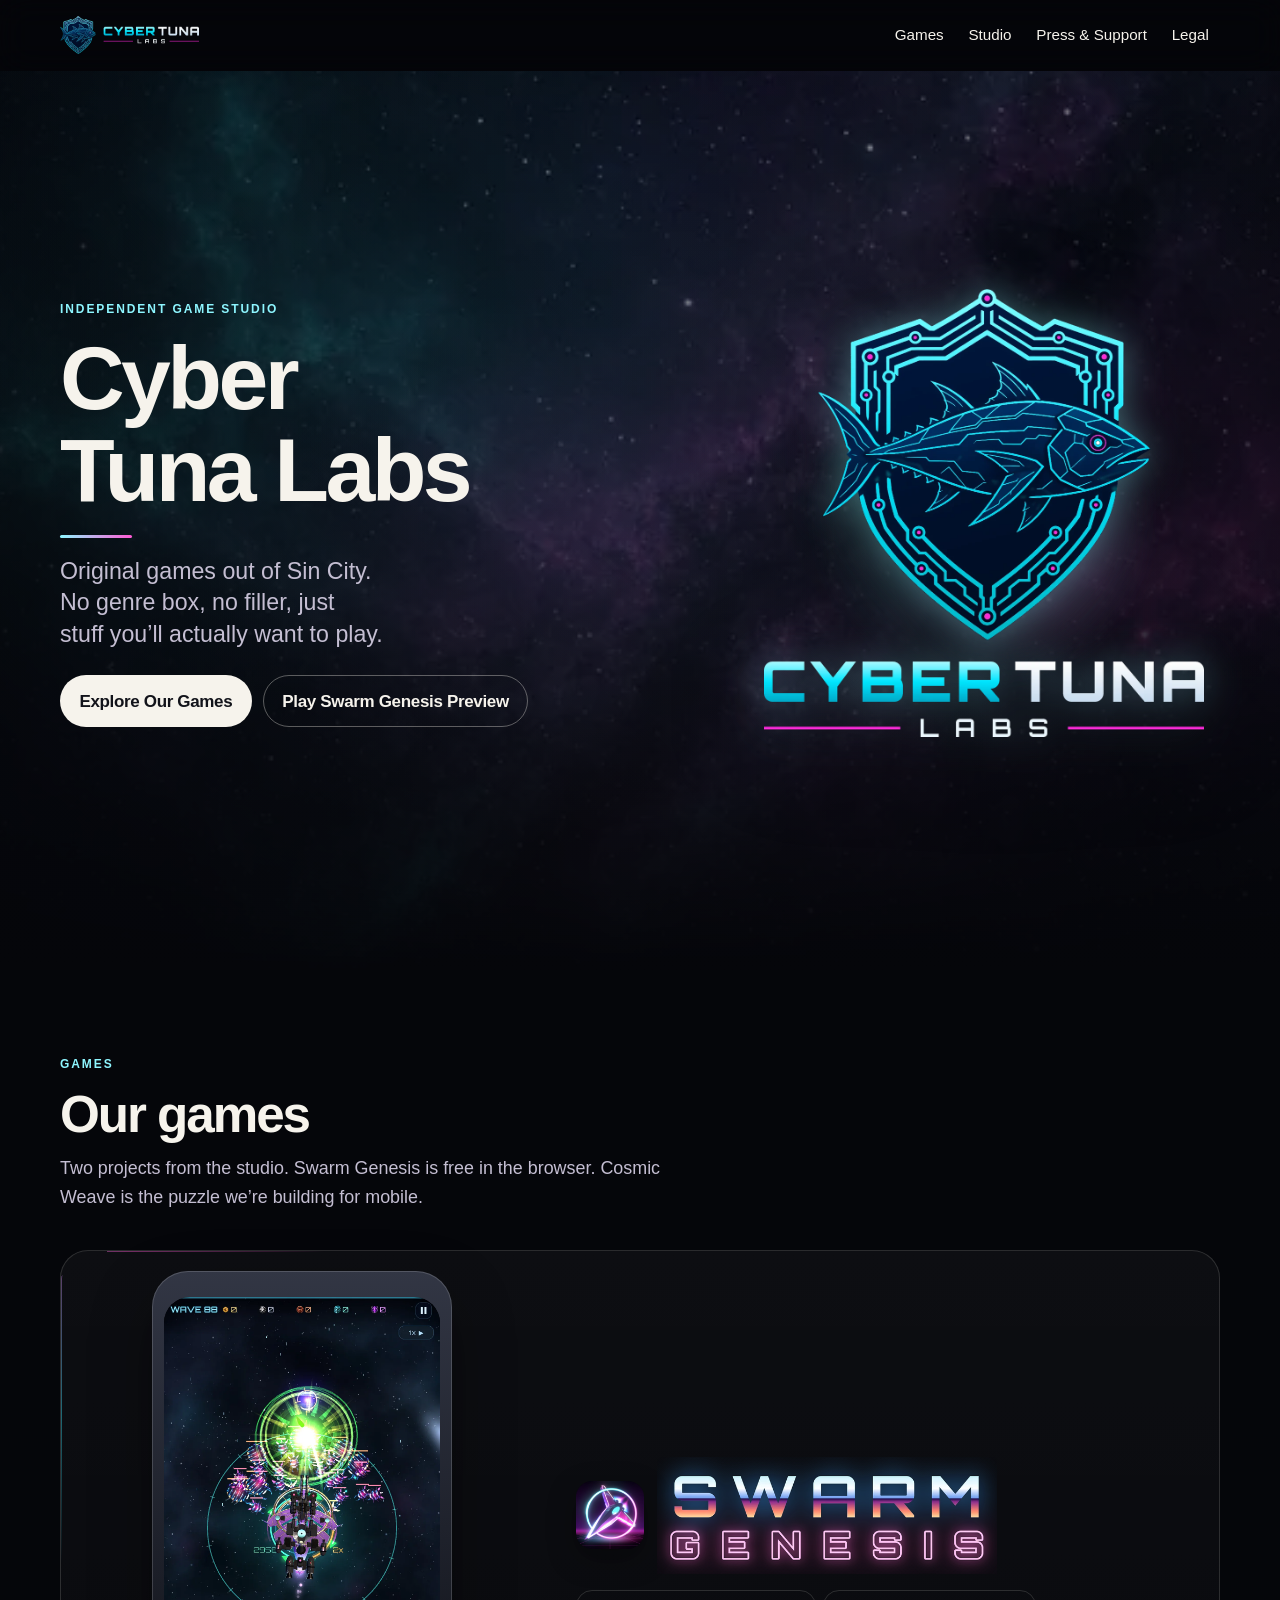
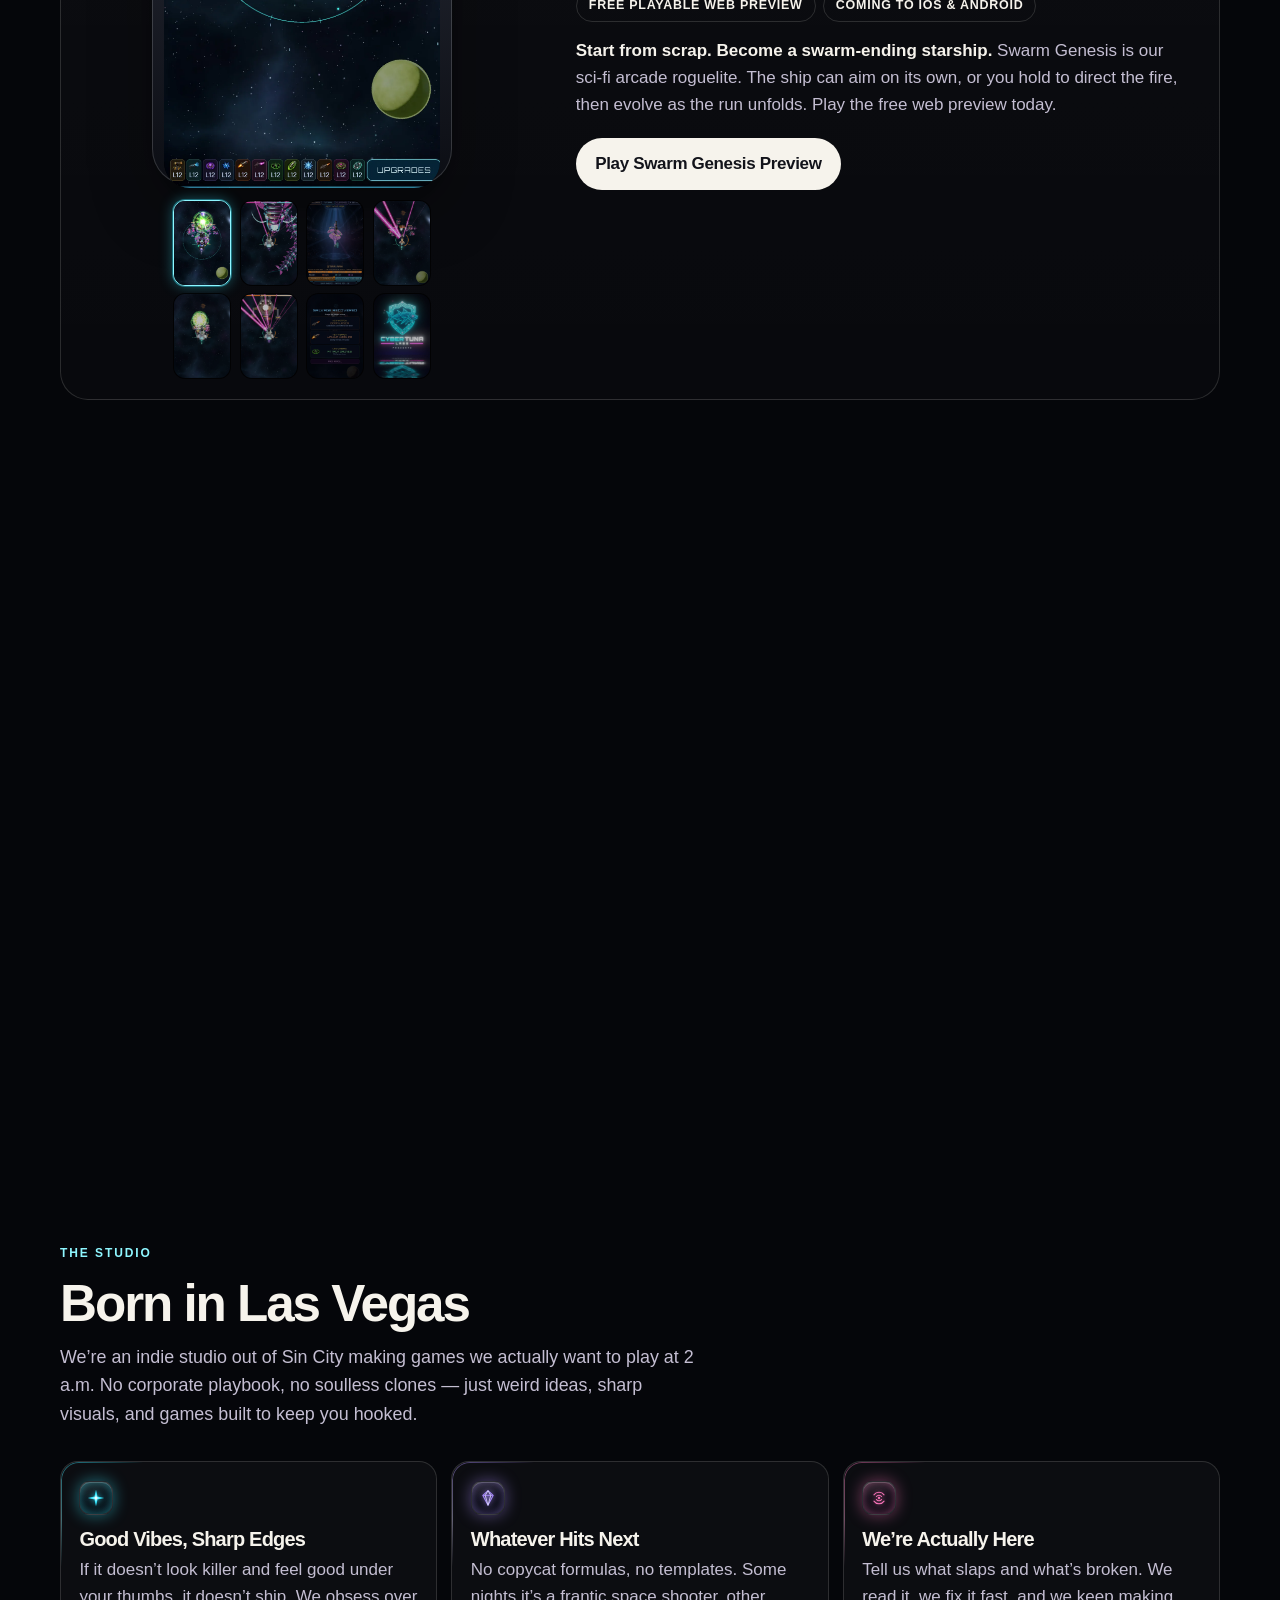
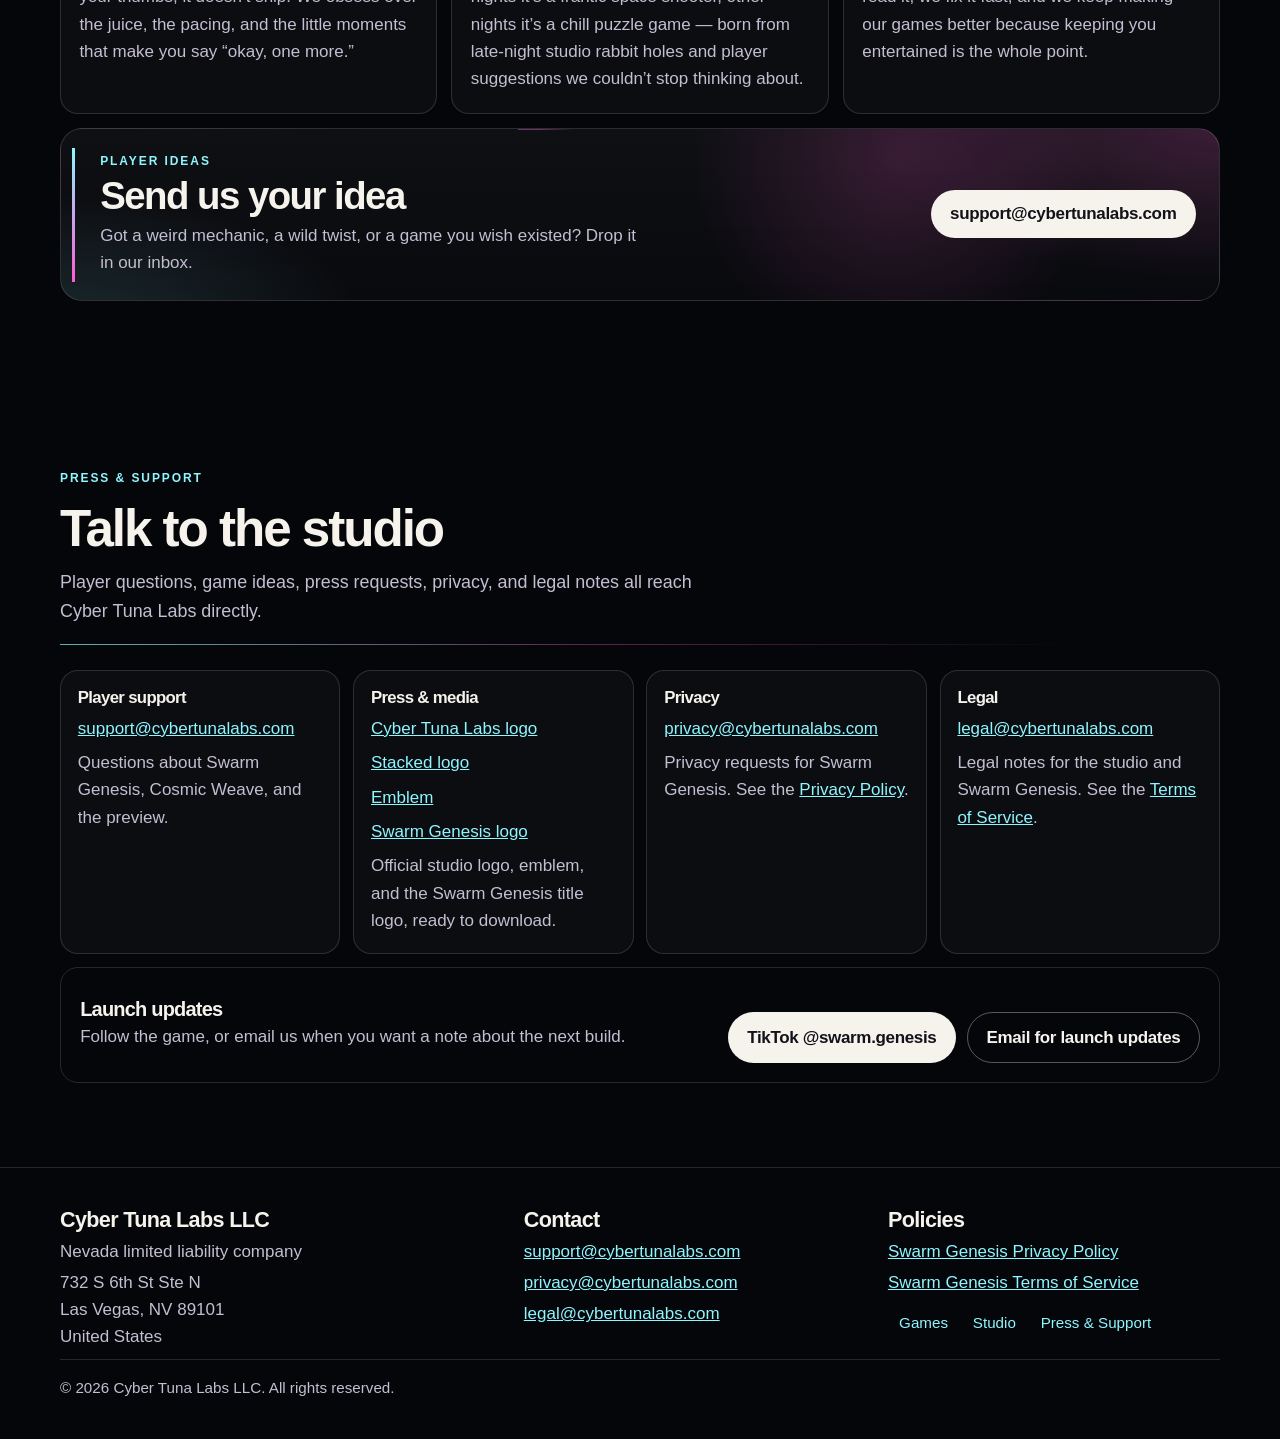
==== commit 2a4847ac: "Refresh the Swarm Genesis gallery with v0.31.1 screenshots. Replace the existing combat, Neon Leviat" ====
--- a/index.html
+++ b/index.html
@@ -30,7 +30,7 @@
   <link rel="apple-touch-icon" href="/apple-touch-icon.png" sizes="180x180">
   <link rel="preload" as="image" href="/assets/hero/nebula.webp" type="image/webp">
   <link rel="preload" as="image" href="/assets/brand/logo-stacked.webp" type="image/webp">
-  <link rel="stylesheet" href="/styles.css?v=17">
+  <link rel="stylesheet" href="/styles.css?v=18">
   <script type="application/ld+json">
   {
     "@context": "https://schema.org",
@@ -152,32 +152,67 @@
                 <button type="button" class="device-hit" id="swarm-stage" aria-label="Enlarge Swarm Genesis screenshot">
                   <picture>
                     <source id="swarm-source" type="image/webp" srcset="/assets/swarm-genesis/gameplay-1-720.webp 720w, /assets/swarm-genesis/gameplay-1.webp 1080w" sizes="280px">
-                    <img id="swarm-shot" src="/assets/swarm-genesis/gameplay-1.jpg" width="1080" height="1920" alt="Swarm Genesis gameplay: a starship fires into a cluster of enemies at wave 855">
+                    <img id="swarm-shot" src="/assets/swarm-genesis/gameplay-1.jpg" width="1080" height="1920" alt="Swarm Genesis gameplay: Star Ark fires all twelve weapons into a dense swarm at wave 88">
                   </picture>
                 </button>
               </div>
             </figure>
             <div class="thumbs" role="group" aria-label="Swarm Genesis screenshots">
-              <button type="button" class="thumb is-active" aria-pressed="true" aria-label="Swarm combat screenshot"
+              <button type="button" class="thumb is-active" aria-pressed="true" aria-label="Late-game combat screenshot"
                 data-webp="/assets/swarm-genesis/gameplay-1.webp"
                 data-jpg="/assets/swarm-genesis/gameplay-1.jpg"
                 data-full="/assets/swarm-genesis/gameplay-1.webp"
-                data-alt="Swarm Genesis gameplay: a starship fires into a cluster of enemies at wave 855">
+                data-alt="Swarm Genesis gameplay: Star Ark fires all twelve weapons into a dense swarm at wave 88">
                 <img src="/assets/swarm-genesis/gameplay-1-720.webp" width="72" height="128" alt="">
               </button>
-              <button type="button" class="thumb" aria-pressed="false" aria-label="Boss fight screenshot"
+              <button type="button" class="thumb" aria-pressed="false" aria-label="Neon Leviathan screenshot"
                 data-webp="/assets/swarm-genesis/gameplay-2.webp"
                 data-jpg="/assets/swarm-genesis/gameplay-2.jpg"
                 data-full="/assets/swarm-genesis/gameplay-2.webp"
-                data-alt="Swarm Genesis gameplay: the ship faces the Neon Leviathan boss at wave 1000">
-                <img src="/assets/swarm-genesis/gameplay-2-720.webp" width="72" height="128" alt="">
+                data-alt="Swarm Genesis boss fight: the Neon Leviathan fills the screen at wave 1000">
+                <img src="/assets/swarm-genesis/gameplay-2-720.webp" width="72" height="128" alt="" loading="lazy">
               </button>
               <button type="button" class="thumb" aria-pressed="false" aria-label="Hangar screenshot"
                 data-webp="/assets/swarm-genesis/hangar.webp"
                 data-jpg="/assets/swarm-genesis/hangar.jpg"
                 data-full="/assets/swarm-genesis/hangar.webp"
-                data-alt="Swarm Genesis hangar: the ship on a launch pad before a run">
-                <img src="/assets/swarm-genesis/hangar-720.webp" width="72" height="128" alt="">
+                data-alt="Swarm Genesis hangar: Evolution 22 Star Ark on the launch pad, with a best wave of 1000">
+                <img src="/assets/swarm-genesis/hangar-720.webp" width="72" height="128" alt="" loading="lazy">
+              </button>
+              <button type="button" class="thumb" aria-pressed="false" aria-label="Solar Sweep screenshot"
+                data-webp="/assets/swarm-genesis/solar-sweep.webp"
+                data-jpg="/assets/swarm-genesis/solar-sweep.jpg"
+                data-full="/assets/swarm-genesis/solar-sweep.webp"
+                data-alt="Swarm Genesis apex mode: Solar Sweep sends magenta laser lances across the field">
+                <img src="/assets/swarm-genesis/solar-sweep-720.webp" width="72" height="128" alt="" loading="lazy">
+              </button>
+              <button type="button" class="thumb" aria-pressed="false" aria-label="Hydra Swarm screenshot"
+                data-webp="/assets/swarm-genesis/hydra-swarm.webp"
+                data-jpg="/assets/swarm-genesis/hydra-swarm.jpg"
+                data-full="/assets/swarm-genesis/hydra-swarm.webp"
+                data-alt="Swarm Genesis apex mode: Hydra Swarm launches a lime-green missile cluster">
+                <img src="/assets/swarm-genesis/hydra-swarm-720.webp" width="72" height="128" alt="" loading="lazy">
+              </button>
+              <button type="button" class="thumb" aria-pressed="false" aria-label="Anvil Prime screenshot"
+                data-webp="/assets/swarm-genesis/anvil-prime.webp"
+                data-jpg="/assets/swarm-genesis/anvil-prime.jpg"
+                data-full="/assets/swarm-genesis/anvil-prime.webp"
+                data-alt="Swarm Genesis boss fight: Anvil Prime at wave 100 under Solar Sweep fire">
+                <img src="/assets/swarm-genesis/anvil-prime-720.webp" width="72" height="128" alt="" loading="lazy">
+              </button>
+              <button type="button" class="thumb" aria-pressed="false" aria-label="Weapon cards screenshot"
+                data-webp="/assets/swarm-genesis/weapon-cards.webp"
+                data-jpg="/assets/swarm-genesis/weapon-cards.jpg"
+                data-full="/assets/swarm-genesis/weapon-cards.webp"
+                data-alt="Swarm Genesis weapon select: Beam Laser, Homing Missiles, and Attack Drones">
+                <img src="/assets/swarm-genesis/weapon-cards-720.webp" width="72" height="128" alt="" loading="lazy">
+              </button>
+              <button type="button" class="thumb" aria-pressed="false" aria-label="Studio logo splash screenshot"
+                data-webp="/assets/swarm-genesis/logo-splash.webp"
+                data-jpg="/assets/swarm-genesis/logo-splash.jpg"
+                data-full="/assets/swarm-genesis/logo-splash.webp"
+                data-alt="Cyber Tuna Labs LLC logo splash, with PRESENTS and a floor reflection">
+                <img src="/assets/swarm-genesis/logo-splash-720.webp" width="72" height="128" alt="" loading="lazy">
               </button>
             </div>
           </div>
@@ -387,7 +422,7 @@
     <div class="lightbox-frame">
       <button type="button" class="lightbox-close" data-close>Close</button>
       <button type="button" class="lightbox-nav prev" data-prev aria-label="Previous screenshot">‹</button>
-      <img id="lightbox-img" src="/assets/swarm-genesis/gameplay-1.webp" alt="Swarm Genesis gameplay: a starship fires into a cluster of enemies at wave 855">
+      <img id="lightbox-img" src="/assets/swarm-genesis/gameplay-1.webp" alt="Swarm Genesis gameplay: Star Ark fires all twelve weapons into a dense swarm at wave 88">
       <button type="button" class="lightbox-nav next" data-next aria-label="Next screenshot">›</button>
     </div>
     <p class="lightbox-caption" id="lightbox-caption"></p>
--- a/styles.css
+++ b/styles.css
@@ -429,6 +429,13 @@
   justify-content: center;
   gap: 0.55rem;
   margin-top: 0.9rem;
+}
+#swarm-genesis .thumbs {
+  flex-wrap: wrap;
+  max-width: min(300px, 100%);
+  margin-left: auto;
+  margin-right: auto;
+  row-gap: 0.45rem;
 }
 .thumb {
   width: 58px;
